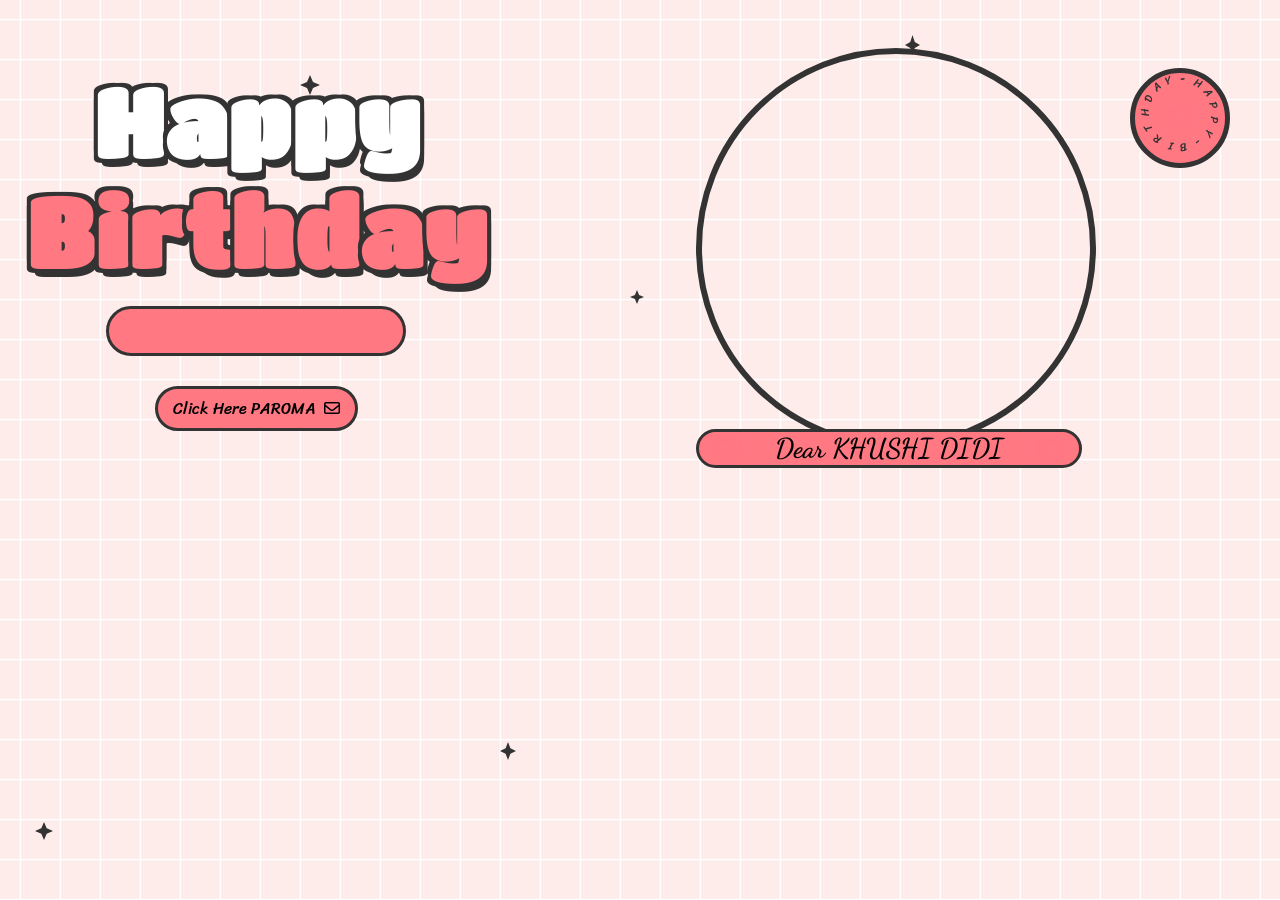
==== index.html @ 61ea652f "." ====
<!DOCTYPE html>
<html lang="en">

<head>
    <meta charset="UTF-8">
    <meta name="viewport" content="width=device-width, initial-scale=1.0">
    <title>Birthday to my Kala Jadu</title>
    <link rel="stylesheet" href="style.css">
    <link rel="stylesheet" href="https://cdnjs.cloudflare.com/ajax/libs/font-awesome/6.5.1/css/all.min.css"
        integrity="sha512-DTOQO9RWCH3ppGqcWaEA1BIZOC6xxalwEsw9c2QQeAIftl+Vegovlnee1c9QX4TctnWMn13TZye+giMm8e2LwA=="
        crossorigin="anonymous" referrerpolicy="no-referrer" />
    <link
        href="https://fonts.googleapis.com/css2?family=Dancing+Script:wght@500;700&family=Poppins:wght@400;600&display=swap"
        rel="stylesheet">
    <script src="https://code.jquery.com/jquery-3.7.1.min.js"
        integrity="sha256-/JqT3SQfawRcv/BIHPThkBvs0OEvtFFmqPF/lYI/Cxo=" crossorigin="anonymous"></script>
</head>

<body>
    <div id="wrapper">
        <div class="flag__birthday">
            <img src="./images/1.png" alt="" width="350" class="flag__left">
            <img src="./images/1.png" alt="" width="350" class="flag__right">
        </div>
        <div class="content">
            <div class="left">
                <div class="title">
                    <h1 class="happy">
                        <span style="--t: 4s;">H</span>
                        <span style="--t: 4.2s;">a</span>
                        <span style="--t: 4.4s;">p</span>
                        <span style="--t: 4.6s;">p</span>
                        <span style="--t: 4.8s;">y</span>
                    </h1>
                    <h1 class="birthday">
                        <span style="--t: 5s;">B</span>
                        <span style="--t: 5.2s;">i</span>
                        <span style="--t: 5.4s;">r</span>
                        <span style="--t: 5.6s;">t</span>
                        <span style="--t: 5.8s;">h</span>
                        <span style="--t: 6s;">d</span>
                        <span style="--t: 6.2s;">a</span>
                        <span style="--t: 6.4s;">y</span>
                    </h1>
                    <div class="hat">
                        <img src="./images/hat.png" alt="" width="130">
                    </div>
                </div>
                <div class="date__of__birth">
                    <span></span>
                </div>
                <div class="btn">
                    <button id="btn__letter">
                        <div class="mail">
                            Click Here PAROMA
                            <i class="fa-regular fa-envelope"></i>
                        </div>
                    </button>

                </div>
            </div>
            <div class="right">
                <div class="box__account">
                    <div class="image">
                        <img src="./images/unnamed.png" alt="">
                    </div>
                    <div class="name">
                        <i class="fa-solid fa-heart"></i>
                        <span>Dear KHUSHI DIDI</span>
                        <i class="fa-solid fa-heart"></i>
                    </div>
                    <div class="balloon_one">
                        <img width="100px" src="./images/balloon1.png" alt="">
                    </div>
                    <div class="balloon_two">
                        <img width="100px" src="./images/balloon2.png" alt="">
                    </div>
                </div>
                <div class="cricle">
                    <div class="text__cricle">
                        <span style="--i: 1;">h</span>
                        <span style="--i: 2;">a</span>
                        <span style="--i: 3;">p</span>
                        <span style="--i: 4;">p</span>
                        <span style="--i: 5;">y</span>
                        <span style="--i: 6;">-</span>
                        <span style="--i: 7;">b</span>
                        <span style="--i: 8;">i</span>
                        <span style="--i: 9;">r</span>
                        <span style="--i: 10;">t</span>
                        <span style="--i: 11;">h</span>
                        <span style="--i: 12;">d</span>
                        <span style="--i: 13;">a</span>
                        <span style="--i: 14;">y</span>
                        <span style="--i: 15;">-</span>
                    </div>
                    <i class="fa-solid fa-heart"></i>
                </div>
            </div>
        </div>
        <div class="decorate_star star1" style="--t: 15s;"></div>
        <div class="decorate_star star2" style="--t: 15.2s;"></div>
        <div class="decorate_star star3" style="--t: 15.4s;"></div>
        <div class="decorate_star star4" style="--t: 15.6s;"></div>
        <div class="decorate_star star5" style="--t: 15.8s;"></div>
        <div class="decorate_flower--one" style="--t: 15s;">
            <img width="20" src="./images/decorate_flower.png" alt="">
        </div>
        <div class="decorate_flower--two" style="--t: 15.3s;">
            <img width="20" src="./images/decorate_flower.png" alt="">
        </div>
        <div class="decorate_flower--three" style="--t: 15.6s;">
            <img width="20" src="./images/decorate_flower.png" alt="">
        </div>
        <div class="decorate_bottom">
            <img src="./images/decorate.png" alt="" width="100">
        </div>
        <div class="smiley__icon">
            <img src="./images/smiley_icon.png" alt="" width="100">
        </div>


        <div class="boxMail">
            <i class="fa-solid fa-xmark"></i>
            <div class="boxMail-container">
                <div class="card1">
                    <div class="userImg">
                        <img src="images/unnamed.png" alt="">
                    </div>
                    <h4 class="username">To: PORNMA DIDI 💖<span class="underline"></span></h4>

                    <h3>Happy Birthday</h3>
                    <div class="imageCute">
                        <img src="cute1.png" alt="">
                    </div>
                </div>
                <div class="card2">
                    <div class="card2-content">
                        <h3>To You!</h3>
                        <h2>Happy birthday 🥳🎂🥳. The day you came into my life I was not really much attached to
                            you but day by day you became close to my heart . And now you are truly my sister. I
                            wish I could remove some of the pain from your life which you are bearing alone. But you're
                            always welcome 🤗 you can talk anytime you want to talk specially those which you can't say
                            to others. And this year your all dreams come true . Happy Birthday
                            🎈🎂🎈 s . Don't be Sad It is A day to enjoy be Happy. HEHE. 😌
                        </h2>

                        <div class="imageCute2">
                            <img src="cute2.png" alt="">
                        </div>
                    </div>
                </div>
            </div>
        </div>
    </div>

</body>
<script>
    let datetxt = "6 May";
    let datatxtletter = "My sister. You are a very special girl. I always silently thank you for coming into my life. Today, I wish you all the best, lots of health, and lots of joy. I always hope we will celebrate many more birthdays like this together. Happy birthday to you.💕";
    let titleLetter = "To you";
    let charArrDate = datetxt.split('');
    let charArrDateLetter = datatxtletter.split('');
    let charArrTitle = titleLetter.split('');
    let currentIndex = 0;
    let currentIndexLetter = 0;
    let currentIndexTitle = 0;
    let date__of__birth = document.querySelector(".date__of__birth span");
    let text__letter = document.querySelector(".text__letter p");
    setTimeout(function () {
        timeDatetxt = setInterval(function () {
            if (currentIndex < charArrDate.length) {
                date__of__birth.textContent += charArrDate[currentIndex];
                currentIndex++;
            }
            else {
                let i = document.createElement("i");
                i.className = "fa-solid fa-star"
                document.querySelector(".date__of__birth").prepend(i)
                document.querySelector(".date__of__birth").appendChild(i.cloneNode(true))
                clearInterval(timeDatetxt)
            }
        }, 100)
    }, 12000)

    var intervalContent;
    var intervalTitle;
    $("#btn__letter").on("click", function () {
        $(".box__letter").slideDown()
        setTimeout(function () {
            $(".letter__border").slideDown();
        }, 1000)
        setTimeout(function () {
            intervalTitle = setInterval(function () {
                if (currentIndexTitle < charArrTitle.length) {
                    document.querySelector(".title__letter").textContent += charArrTitle[currentIndexTitle];
                    let i = document.createElement("i");
                    i.className = "fa-solid fa-heart"
                    document.querySelector(".title__letter").appendChild(i)
                    currentIndexTitle++;
                }
                else {
                    clearInterval(intervalTitle)
                }
            }, 100)
        }, 2000)
        setTimeout(function () {
            document.querySelector("#heart__letter").classList.add("animationOp");
            document.querySelector(".love__img").classList.add("animationOp");
            document.querySelector("#mewmew").classList.add("animationOp");
        }, 2800)
        setTimeout(function () {
            document.querySelectorAll(".heart").forEach((item) => {
                item.classList.add("animation")
            })
        }, 3500)
        setTimeout(function () {
            intervalContent = setInterval(function () {
                if (currentIndexLetter < charArrDateLetter.length) {
                    text__letter.textContent += charArrDateLetter[currentIndexLetter];
                    currentIndexLetter++;
                }
                else {
                    clearInterval(intervalContent)
                }
            }, 50)
        }, 6000)
    })
    $(".close").on("click", function () {
        clearInterval(intervalContent)
        document.querySelector(".title__letter").textContent = "";
        text__letter.textContent = "";
        currentIndexLetter = 0
        currentIndexTitle = 0
        document.querySelector("#heart__letter").classList.remove("animationOp");
        document.querySelector(".love__img").classList.remove("animationOp");
        document.querySelector("#mewmew").classList.remove("animationOp");
        document.querySelectorAll(".heart").forEach((item) => {
            item.classList.remove("animation")
        })
        $(".box__letter").slideUp();
        $(".letter__border").slideUp();
    })



    let mailBox = document.querySelector('.mail')
    let boxmail = document.querySelector('.boxMail')
    var close = document.querySelector('.fa-xmark')
    mailBox.onclick = function () {
        mailBox.classList.toggle('active')
        boxmail.classList.add('active')
    }

    close.addEventListener('click', function () {
        boxmail.classList.remove('active')
    })
</script>

</html>
---- style.css ----
@import url('https://fonts.googleapis.com/css2?family=Coiny&family=Titan+One&display=swap');
@import url('https://fonts.googleapis.com/css2?family=Nerko+One&family=Sriracha&display=swap');
@import url('https://fonts.googleapis.com/css2?family=Dancing+Script:wght@700&display=swap');
*{
    padding: 0;
    margin: 0;
    box-sizing: border-box;
}
:root{
    --color-pink: #feecea;
    --color-white: #fff;
    --color-black: #333;
    --color-text-pink: #FF7882;
    --color-heart: #FF7882;
    --color-bg-letter: #fff8e4;
    --color-border: #DACCBF;
}
html{
    height: 100%;
}
body {
    position: relative;
    font-size: 16px;
    margin: 0;
    padding: 0;
    height: 100%;
    background-image:linear-gradient(var(--color-pink), var(--color-pink));
}
#wrapper{
    position: relative;
    background-color: transparent;
    background-image: linear-gradient(0deg, transparent 24%, rgba(255, 255, 255, 1) 25%, rgba(255, 255, 255, 1) 26%, transparent 27%, transparent 74%, rgba(255, 255, 255, 1) 75%, rgba(255, 255, 255, 1) 76%, transparent 77%, transparent), linear-gradient(90deg, transparent 24%, rgba(255, 255, 255, 1) 25%, rgba(255, 255, 255,1) 26%, transparent 27%, transparent 74%, rgba(255, 255, 255, 1) 75%, rgba(255, 255, 255, 1) 76%, transparent 77%, transparent);
    height:100%;
    background-size:80px 80px;
    overflow: hidden;
    z-index: 1;
}
.flag__birthday{
    display: flex;
    justify-content: space-between;
    transform: translateY(-200px);
    animation: translateYFlag 1.5s 2s forwards;
}
@keyframes translateYFlag{
    to{
        transform: translateY(-10px);
    }
}
.flag__birthday .flag__left{
    transform: rotate(-10deg) translate(-20px,30px);
}
.flag__birthday .flag__right{
    transform: rotate(10deg) translate(20px,30px) scaleX(-1);
}
.content{
    width: 100%;
    position: relative;
    display: flex;
    padding-top: 3rem;
}
.content .left, .content .right{
    position: relative;
    display: flex;
    flex-direction: column;
    justify-content: center;
    align-items: center;
}
.content .left{
    width: 40%;
}
.content .right{
    width: 60%;
}
.left .btn{
    transform: scale(0);
    animation: scaleCricle 2s 16s forwards ease-in-out;
}
#btn__letter{
    position: relative;
    margin-top: 30px;
    background-color: var(--color-text-pink);
    outline: none;
    padding: 5px 15px;
    font-size: 1rem;
    border-radius: 50px;
    border: 3px solid var(--color-black);
    font-family: "Sriracha", cursive;
    display: flex;
    align-items: center;
    justify-content: center;
    cursor: pointer;
    z-index: 2;
    transform: scale(1);
    transition: all .5s ease-in-out;
}
#btn__letter:active{
    transform: scale(0.7);
}
#btn__letter i{
    margin-left: 5px;
}
#btn__letter:hover{
    border-color: var(--color-heart);
    background-color: var(--color-heart);
    color: #fff;
    box-shadow: rgba(0, 0, 0, 0.24) 0px 3px 8px;
}

#btn__letter:hover i{
    animation: rotateHeart 1s infinite linear;
}
@keyframes rotateHeart{
    0%,50%, 100%{
        transform: rotate(0deg);
    }
    25%{
        transform: rotate(12deg);
    }
    75%{
        transform: rotate(-12deg);
    }
}
.title{
    position: relative;
    width: 100%;
    display: flex;
    justify-content: center;
    font-family: "Titan One", sans-serif;
    font-size: 3rem;
    flex-direction: column;
    perspective: 1000px;
}
.title .happy, .title .birthday{
    position: relative;
    text-shadow: 4px 4px var(--color-black), 
                -4px 4px var(--color-black), 
                4px -4px var(--color-black), 
                -4px -4px var(--color-black), 
                4px 8px 0 var(--color-black);
    font-weight: bold;
    display: flex;
    justify-content: center;
}
.title .happy{
    color: var(--color-white);
}
.title .happy span, .title .birthday span{
    transform: translateY(50px);
    opacity: 0;
    visibility: hidden;
    animation: txtTranslateY .5s var(--t) forwards;
}
@keyframes txtTranslateY{
    100%{
        transform: translateY(0);
        opacity: 1;
        visibility: visible;
    }
}
.title .birthday{
    color: var(--color-text-pink);
}

.title .hat{
    position: absolute;
    right: 45px;
    top: -350px;
    transform: rotate(-40deg);
    z-index: -1;
    animation: topHat 4s 7s forwards ease;
}
@keyframes topHat{
    20%, 30%{
        top: -30px;
        transform-origin: left;
        transform: rotate(-40deg);
    }
    35%, 100%{
        top: -30px;
        transform: rotate(0deg);
    }
}
.date__of__birth, .name{
    display: flex;
    justify-content:space-around;
    align-items: center;
    background-color: var(--color-text-pink);
    border-radius: 50px;
    margin-top: 20px;
    font-family: "Sriracha", cursive;
    
}
.date__of__birth{
    border: 3px solid var(--color-black);
    position: relative;
    transform: translateY(-100px);
    z-index: -1;
    opacity: 0;
    visibility: hidden;
    width: 0px;
    animation: dateOfBirth 5s 9s forwards;
}
@keyframes dateOfBirth{
    20%,40%{
        width: 0px;
        height: 0;
        transform: translateY(0px);
        opacity: 1;
        visibility: visible;
    }
    45%{
        transform: translateY(0px);
        opacity: 1;
        visibility: visible;
        width: 300px;
        height: 0px;
    }
    50%,100%{
        transform: translateY(0px);
        opacity: 1;
        visibility: visible;
        width: 300px;
        height: 50px;
    }
}
.name{
    position: absolute;
    padding: 0px 20px;
    bottom: -20px;
    border: 3px solid var(--color-black);
    font-family: 'Dancing Script', cursive;
}
.date__of__birth span, .name span{
    font-weight: bold;
    margin: 0px 40px;
}
.date__of__birth span{
    font-size: 1.2rem;
}
.name span{
    font-size: 1.7rem;
}
.right .box__account{
    position: relative;
    transform: translateY(700px);
    animation: topBoxImage 8s 7s forwards ease-in;
}
@keyframes topBoxImage{
    to{
        transform: translateY(0);
    }
}
.content .right .image{
    position: relative;
    width: 400px;
    height: 400px;
    border-radius: 50%;
    overflow: hidden;
    display: flex;
    align-items: center;
    border: 6px solid var(--color-black);
}
.content .right .image img{
    width: 100%;
    object-fit: cover;

}
.cricle{
    position: absolute;
    top: 20px;
    right: 50px;
    display: flex;
    justify-content: center;
    align-items: center;
    transform: scale(0);
    animation: scaleCricle 3s 15s forwards ease-in-out;
}
@keyframes scaleCricle {
    0%{
        transform: scale(0);
    }
    10%{
        transform: scale(1.3);
    }
    20%{
        transform: scale(0.7);
    }
    30%,100%{
        transform: scale(1);
    }

}
.text__cricle{
    width: 100px;
    height: 100px;
    background-color: var(--color-text-pink);
    border-radius: 50%;
    border: 5px solid var(--color-black);
    display: flex;
    justify-content: center;
    align-items: center;
    animation: rotateCricle 5s linear infinite;
}
@keyframes rotateCricle{
    to{
        transform: rotate(360deg);
    }
}
.text__cricle span{
    top: 0%;
    left: 50%;
    position: absolute;
    color: var(--color-black);
    transform: rotate(calc(var(--i) * 24deg));
    transform-origin: 0 45px;
    font-family: "Sriracha", cursive;
    text-transform: uppercase;
    font-size: 0.7rem;
}
.fa-heart{
    color: var(--color-heart);
    filter: drop-shadow(0 0 3px var(--color-heart));
    animation: scaleHeart 1s infinite linear;
}
.cricle .fa-heart{
    position: absolute;
    transform: scale(0.85);
}
@keyframes scaleHeart{
    50%{
        transform: scale(1.2);
    }
}
.right .balloon_one{
    position: absolute;
    top: -70px;
    left: -70px;
    animation: balloon1 2s infinite linear;
}
@keyframes balloon1{
    0%, 50%,100%{
        transform-origin: bottom right;
        transform: rotate(0deg);
    }
    25%{
        transform-origin: bottom right;
        transform: rotate(3deg);
    }
    75%{
        transform-origin: bottom right;
        transform: rotate(-3deg);
    }
}
.right .balloon_two{
    position: absolute;
    top: 170px;
    right: -65px;
    z-index: -1;
    transform: rotate(10deg);
    animation: balloon2 2s infinite linear;
}
@keyframes balloon2 {
    0%,50%,100%{
        transform-origin: bottom left;
        transform: rotate(10deg);
    }
    25%{
        transform-origin: bottom left;
        transform: rotate(7deg);
    }
    75%{
        transform-origin: bottom left;
        transform: rotate(13deg);
    }
}

.decorate_star{
    position: absolute;
    transform: scale(0);
    background-color: var(--color-black);
    clip-path: polygon(0 50%, 35% 35%, 50% 0, 65% 35%, 100% 50%, 65% 65%, 50% 100%, 35% 65%);
    animation: scaleCricle 3s var(--t) forwards, 
            scaleStar 2s 16s infinite ease-in-out;
}
.decorate_star.star1{
    width: 20px;
    height: 20px;
    top: 75px;
    left: 300px;
}
.decorate_star.star2{
    width: 15px;
    height: 20px;
    top: 35px;
    right: 360px;
}
.decorate_star.star3{
    width: 14px;
    height: 14px;
    top: 290px;
    left: 630px;
}
.decorate_star.star4{
    width: 18px;
    height: 18px;
    bottom: 60px;
    left: 35px;
}
.decorate_star.star5{
    width: 16px;
    height: 18px;
    bottom: 140px;
    left: 500px;
}
@keyframes scaleStar {
    25%{
        transform: scale(0.8);
    }
    50%{
        transform: scale(1.1);
    }
}
.decorate_bottom{
    position: absolute;
    right: 0;
    bottom: -10px;
}
.decorate_flower--one{
    position: absolute;
    top: 250px;
    left: 50px;
    transform: scale(0);
    animation: scaleCricle 3s var(--t) forwards ease-in-out;
}
.decorate_flower--two{
    position: absolute;
    top: 225px;
    left: 540px;
    transform: scale(0);
    animation: scaleCricle 3s var(--t) forwards ease-in-out;
}
.decorate_flower--three{
    position: absolute;
    top: 150px;
    right: 235px;
    transform: scale(0);
    animation: scaleCricle 3s var(--t) forwards ease-in-out;
}
.smiley__icon{
    position: absolute;
    bottom: 180px;
    left: 600px;
    transform: scale(0);
    animation: scaleCricle 3s 15s forwards ease-in-out;
}


.box__letter{
    position: fixed;
    top: 0;
    left: 0;
    background-color: rgba(0,0,0,.5);
    width: 100%;
    height: 100%;
    z-index: 10;
    display: none;
}
.box__letter .letter__border{
    position: absolute;
    width: 55vw;
    height: 450px;
    background-color: var(--color-white);
    border-radius: 27px;
    padding: 17px;
    box-shadow: rgba(0, 0, 0, 0.24) 0px 3px 8px;
    top: 50%;
    left: 50%;
    transform: translate(-50%,-50%);
    display: none;
}
.letter__border .close{
    position: absolute;
    right: -10px;
    top: -10px;
    width: 30px;
    height: 30px;
    background-color: var(--color-white);
    border-radius: 50%;
    display: flex;
    justify-content: center;
    align-items: center;
    box-shadow: rgba(99, 99, 99, 0.2) 0px 2px 8px 0px;
    cursor: pointer;
}
.letter__border .letter{
    width: 100%;
    height: 100%;
    background-color: var(--color-bg-letter);
    border-radius: 10px;
    padding-top: 15px;
}
.letter__border .letter .title__letter{
    text-align: center;
    font-family: 'Dancing Script', cursive;
    font-weight: bold;
    font-size: 2.4rem;
}
.title__letter .fa-solid{
    margin-left: 5px;
    font-size: 1.3rem;
}
.letter__border .letter .content__letter{
    position: relative;
    width: 100%;
    height: 100%;
    display: flex;
    padding-top: 1.5rem;
    padding-bottom: 70px;
}
.letter__border .letter .content__letter .left{
    position: relative;
    width: 50%;
    height: 100%;
    padding: 1.7rem;
    border-right: 3px solid var(--color-border);
}
.content__letter .left #heart__letter{
    opacity: 0;
    width: 100%;
}
#heart__letter.animationOp{
    animation: opacityHeart 1s 1s forwards;
}
@keyframes opacityHeart{
    to{
        opacity: 1;
    }
}
.content__letter .left .heart{
    position: absolute;
    opacity: 0;
}
.content__letter .left .heart.animation{
    animation: scaleHeartLetter 1s var(--t) infinite ease-in-out;
}
@keyframes scaleHeartLetter{
    0%{
        opacity: 1;
        transform: scale(0);
    }
    10%{
        opacity: 1;
        transform: scale(1.3);
    }
    20%{
        opacity: 1;
        transform: scale(0.7);
    }
    30%,100%{
        opacity: 1;
        transform: scale(1);
    }
    
}
.content__letter .left .heart_1{
    top: 90px;
    left: 30px;
}
.content__letter .left .heart_2{
    top: 20px;
    right: 70px;
}
.content__letter .left .heart_3{
    bottom: 50px;
    left: 145px;
}
.content__letter .left .heart_4{
    top: 140px;
    right: 35px;
}
.content__letter .right{
    position: relative;
    width: 50%;
}
.content__letter .right .love__img{
    opacity: 0;
    position: absolute;
    right: 20px;
    top: -100px;
}
.love__img.animationOp{
    animation: opacityHeart 1s 1s forwards;
}
.content__letter .right .text__letter{
    margin-top: 60px;
    padding: 20px 15px 10px 15px;
    font-family: 'Dancing Script', cursive;
    font-size: 1.3rem;
}
.content__letter .right #mewmew{
    position: absolute;
    bottom: 0;
    right: 0;
    opacity: 0;
}
#mewmew.animationOp{
    animation: opacityHeart 1s 1s forwards;
}


#copy {
    position: fixed;
    bottom: 12px;
    left: 50%;
    transform: translateX(-50%);
    font-size: 1rem;
}

#copy a {
    text-decoration: none;
    color: #191919d7;
}

#copy p {
    color: #4275ff;
    text-align: center;
    font-weight: 700;
    cursor: pointer;
}



@media screen and (max-width: 658px)   {

    .flag__birthday .flag__left {
        transform: rotate(-10deg) translate(-119px,3px);
    }

    .flag__birthday .flag__right {
        transform: rotate(10deg) translate(-106px,39px) scaleX(-1);
    }

    .content {
        width: 100%;
        position: relative;
        display: flex;
        flex-direction: column;
        justify-content: center;
        gap: 25px;
        align-items: center;
        padding-top: 2rem;
    }

    .title {
        position: relative;
        width: 100%;
        display: flex;
        justify-content: center;
        font-family: "Titan One", sans-serif;
        font-size: 1.5rem;
        letter-spacing: 8px;
        flex-direction: column;
        perspective: 1000px;
    }

    #btn__letter {
        position: relative;
        margin-top: 17px;
        width: 209px;
        background-color: var(--color-text-pink);
        outline: none;
        padding: 6px 4px;
        font-size: 1rem;
        border-radius: 50px;
        border: 3px solid var(--color-black);
        font-family: "Sriracha", cursive;
        display: flex;
        align-items: center;
        justify-content: center;
        cursor: pointer;
        z-index: 2;
        /* transform: scale(1); */
        transition: all .5s ease-in-out;
    }

    .cricle {
        position: absolute;
        top: 10px;
        right: -54px;
        display: flex;
        justify-content: center;
        align-items: center;
        transform: scale(0);
        animation: scaleCricle 3s 15s forwards ease-in-out;
    }

    .title .hat {
        position: absolute;
        right: -98px;
        top: -51px !important;
        transform: rotate(-40deg);
        z-index: -1;
        animation: topHat 4s 7s forwards ease;
    }

    .box__letter .letter__border {
        position: absolute;
        width: 90vw;
        height: 315px;
        background-color: var(--color-white);
        border-radius: 27px;
        padding: 17px;
        box-shadow: rgba(0, 0, 0, 0.24) 0px 3px 8px;
        top: 50%;
        left: 50%;
        transform: translate(-50%,-50%);
        display: none;
    }

    .letter__border .letter {
        width: 100%;
        height: 100%;
        background-color: var(--color-bg-letter);
        border-radius: 10px;
        padding-top: 15px;
    }

    .letter__border .letter .title__letter {
        text-align: center;
        font-family: 'Dancing Script', cursive;
        font-weight: bold;
        font-size: 1.4rem;
    }

    .letter__border .letter .content__letter {
        position: relative;
        width: 100%;
        height: 100%;
        display: flex;
        padding-top: .7rem;
        padding-bottom: 70px;
    }

    .content__letter .right .text__letter {
        margin-top: -14px;
        padding: 20px 15px 10px 15px;
        font-family: 'Dancing Script', cursive;
        font-size: .8rem;
    }

    .content__letter .right .love__img {
        opacity: 0;
        position: absolute;
        right: 126px;
        top: 167px;
    }

    .love__img img {
 
            width: 84px;

    }

    .content .right .image {
        position: relative;
        width: 200px;
        height: 200px;
        border-radius: 50%;
        overflow: hidden;
        display: flex;
        align-items: center;
        border: 6px solid var(--color-black);
    }

    .name {
        position: absolute;
        padding: 0px 3px;
        bottom: -6px;
        border: 3px solid var(--color-black);
    }

    .name span {
        font-size: 1rem;
    }

    .right .balloon_one {
        position: absolute;
        top: 10px;
        left: -77px;
        animation: balloon1 2s infinite linear;
    }

    .right .balloon_one img{
        width: 76px !important;
    }


}







.boxMail{
    position: fixed;
    background: rgb(0, 0, 0, 0.8);
    width: 100%;
    height: 100%;
    opacity: 0;
    top: 0;
    display: flex;
    justify-content: center;
    align-items: center;
    transform: scale(0.3);
    visibility: hidden;
    transition: all 0.5s;
    z-index: 100000000;
}
.boxMail.active{
    opacity: 1;
    visibility: visible;
    transform: scale(1);
}
.boxMail .boxMail-container{
    position: absolute;
    width: 750px;
    height: 500px;
    display: flex;
    margin: 0;
    transform: scale(0.9);
    -webkit-perspective: 2000px;
    perspective: 2000px;
    transition: all 0.5s;
}
.boxMail .boxMail-container:hover{
    transform: rotate(-5deg);
    filter: drop-shadow(0 0 10px #FF7882);
}
.boxMail .boxMail-container:hover .card1{
    transform: translate(-187px, -250px) rotateY(-140deg);
}
.boxMail .boxMail-container .card1,
.boxMail .boxMail-container .card2{
    position: absolute;
    width: 100%;
    height: 100%;
    top: 50%;
    left: 50%;
    transform: translate(-50%, -50%);
    border: 1px solid black;
}
.boxMail .boxMail-container .card1 {
    position: absolute;
    width: 50%;
    height: 100%;
    background: linear-gradient(to right, #FF7882, #FF7882 63%);
    color: white;
    display: flex;
    justify-content: center;
    align-items: center;
    flex-direction: column;
}
.boxMail-container .card1{
    z-index: 1;
    -webkit-transform-style: preserve-3d;
    transform-style: preserve-3d;
    transform-origin: left;
    transition: all 1s ease-in-out;
}
.boxMail .boxMail-container .card1 .userImg{
    position: relative;
    width: 80px;
    height: 80px;
    background-color: white;
    border-radius: 50%;
    overflow: hidden;
    border: 2px solid white;
    cursor: pointer;
    margin-bottom: 20px;
}
.boxMail .boxMail-container .card1 .userImg img{
    position: absolute;
    object-fit: cover;
    width: calc(100%);
    height: calc(100%);
}
.boxMail .boxMail-container .card1 h3{
    font-family: 'Dancing Script', cursive;
    font-size: 40px;
    text-transform: uppercase;
    width: 80%;
    text-align: center;
    line-height: 1.5;
    letter-spacing: 5px;
    transform: rotate(-5deg);
    text-shadow: 0 0 5px white,
                0 0 10px white;
}
.boxMail .boxMail-container .card2{
    position: relative;
    width: 50%;
    height: 100%;
    background: linear-gradient(to right, #e0e0e0, #ffffff 30%);
    -webkit-transform-style: preserve-3d;
    transform-style: preserve-3d;
    transform-origin: left;
    transition: all 1s;
}
.boxMail .boxMail-container .card2 .card2-content {
    width: 100%;
    height: 100%;
    position: relative;
    background-color: #FF7882;
    transition: all 1s;
    overflow: hidden;
    font-family: "Inter", serif;
    color: #fff;
}
.boxMail .boxMail-container:hover .card2-content{
    transform: translate(20px, 20px);
    box-shadow: -1px -1px 5px rgb(0, 0, 0, 0.4);
}
.boxMail .boxMail-container .card2 h3{
    font-family: 'Dancing Script', cursive;
    padding: 20px 0px 10px 60px;
    opacity: 0;
    visibility: hidden;
    font-size: 25px;
    text-shadow: 0 0 8px #FF7882;
}
.boxMail .boxMail-container .card2:hover h3{
    animation: texth3 3s forwards;
    animation-delay: 2s;
    transition: 1s;
}
@keyframes texth3{
    0%{
        opacity: 1;
        visibility: visible;
        padding: 20px 0px 10px 60px;
    }
    100%{
        opacity: 1;
        visibility: visible;
        padding: 20px 0px 10px 152px; 
    }
}
.boxMail .boxMail-container .card2 h2{
    font-family: 'Dancing Script', cursive;
    padding: 0px 20px;
    text-indent: 20px;
    font-size: 22px;
    opacity: 0;
}
.boxMail .boxMail-container .card2:hover h2{
    animation: texth2 2s forwards;
    animation-delay: 4s;
    transition: 1s;
}
@keyframes texth2{
    0%{
        opacity: 0;
    }
    100%{
        opacity: 1;
    }
}
.boxMail .boxMail-container .card2 .card2-content .imageCute2{
    position: absolute;
    top: 5px;
    left: 20px;
    opacity: 0;
    transition: 1s;
}
.boxMail .boxMail-container .card2 .card2-content:hover .imageCute2{
    animation: cute3 1s linear infinite,
                cute4 3s 2s forwards;
    animation-delay: 2s;
    transition: 1s;
}
@keyframes cute3{
    0%{
        opacity: 1;
        transform: rotate(0deg);
    }
    25%{
        opacity: 1;
        transform: rotate(5deg);
    }
    50%{
        opacity: 1;
        transform: rotate(0deg);
    }
    75%{
        opacity: 1;
        transform: rotate(-5deg);
    }
    100%{
        opacity: 1;
        transform: rotate(0deg);
    }
}
@keyframes cute4{
    0%{
        left: 20px;
    }
    100%{
        left: 100px;
    }
}
.boxMail .boxMail-container .card2 .card2-content .imageCute2 img{
    width: 40px;
}
.boxMail .fa-xmark{
    position: fixed;
    top: 0;
    right: 0;
    font-size: 30px;
    padding: 10px 25px;
    cursor: pointer;
    color: white;
    z-index: 10000000000000000;
}
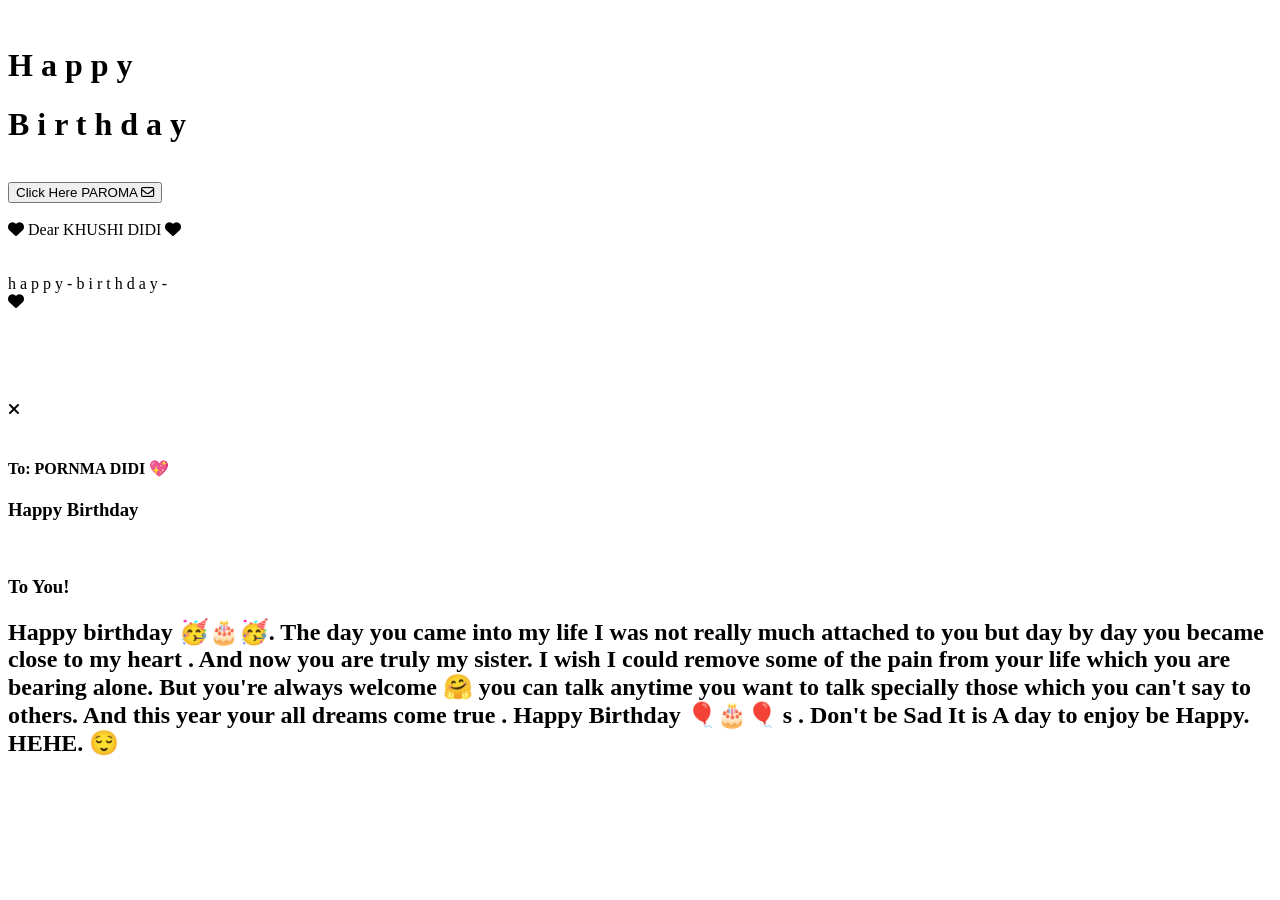
==== commit 286d7a12: "1" ====
--- a/index.html
+++ b/index.html
@@ -5,7 +5,7 @@
     <meta charset="UTF-8">
     <meta name="viewport" content="width=device-width, initial-scale=1.0">
     <title>Birthday to my Kala Jadu</title>
-    <link rel="stylesheet" href="style.css">
+    <link rel="stylesheet" href="hackerarmand45-lang/IT-S-MINE/style.css">
     <link rel="stylesheet" href="https://cdnjs.cloudflare.com/ajax/libs/font-awesome/6.5.1/css/all.min.css"
         integrity="sha512-DTOQO9RWCH3ppGqcWaEA1BIZOC6xxalwEsw9c2QQeAIftl+Vegovlnee1c9QX4TctnWMn13TZye+giMm8e2LwA=="
         crossorigin="anonymous" referrerpolicy="no-referrer" />
@@ -19,8 +19,8 @@
 <body>
     <div id="wrapper">
         <div class="flag__birthday">
-            <img src="./images/1.png" alt="" width="350" class="flag__left">
-            <img src="./images/1.png" alt="" width="350" class="flag__right">
+            <img src="hackerarmand45-lang/IT-S-MINE/1.png" alt="" width="350" class="flag__left">
+            <img src="hackerarmand45-lang/IT-S-MINE/1.png" alt="" width="350" class="flag__right">
         </div>
         <div class="content">
             <div class="left">
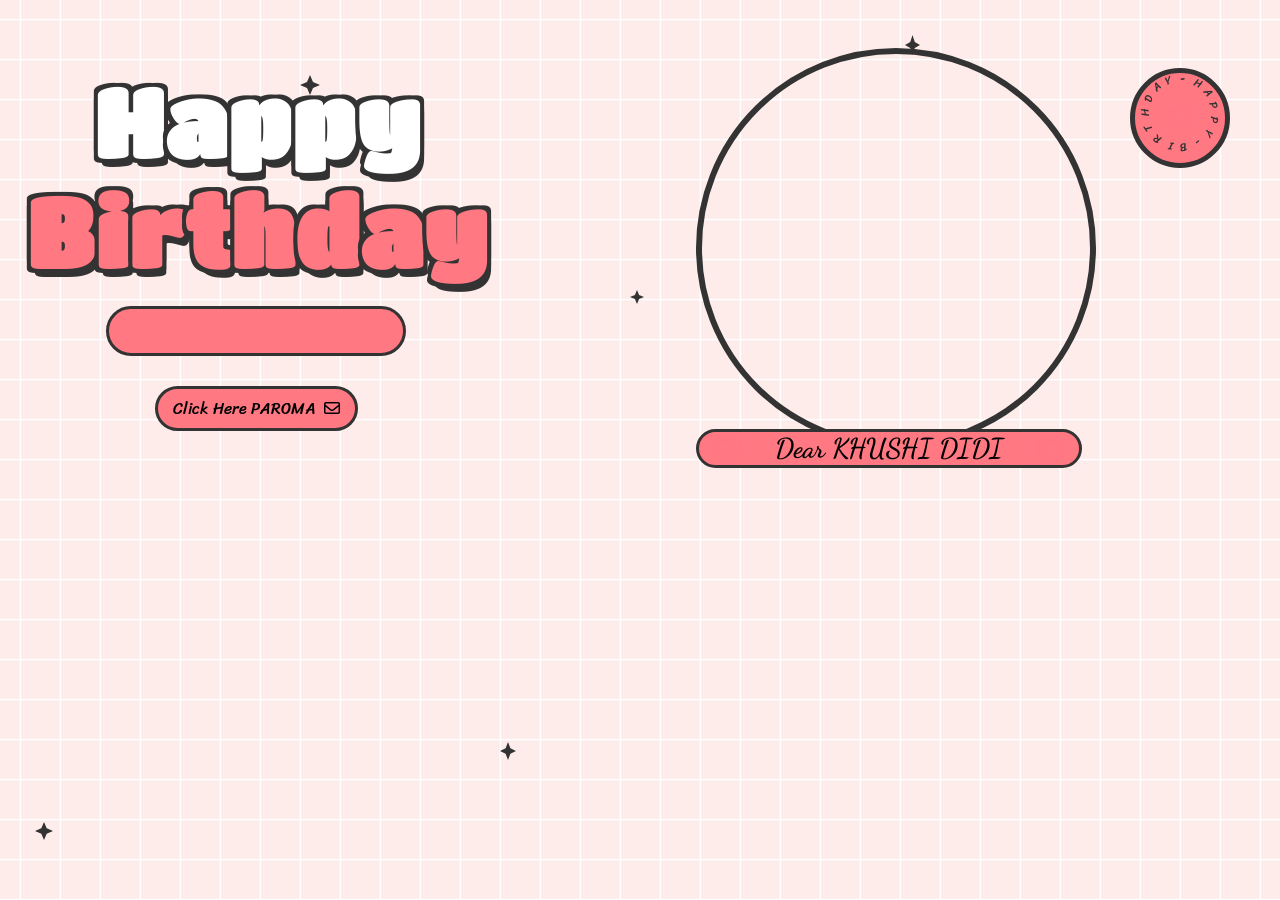
==== commit a4d55de9: "cha" ====
--- a/index.html
+++ b/index.html
@@ -5,7 +5,7 @@
     <meta charset="UTF-8">
     <meta name="viewport" content="width=device-width, initial-scale=1.0">
     <title>Birthday to my Kala Jadu</title>
-    <link rel="stylesheet" href="hackerarmand45-lang/IT-S-MINE/style.css">
+    <link rel="stylesheet" href="style.css">
     <link rel="stylesheet" href="https://cdnjs.cloudflare.com/ajax/libs/font-awesome/6.5.1/css/all.min.css"
         integrity="sha512-DTOQO9RWCH3ppGqcWaEA1BIZOC6xxalwEsw9c2QQeAIftl+Vegovlnee1c9QX4TctnWMn13TZye+giMm8e2LwA=="
         crossorigin="anonymous" referrerpolicy="no-referrer" />
@@ -19,8 +19,8 @@
 <body>
     <div id="wrapper">
         <div class="flag__birthday">
-            <img src="hackerarmand45-lang/IT-S-MINE/1.png" alt="" width="350" class="flag__left">
-            <img src="hackerarmand45-lang/IT-S-MINE/1.png" alt="" width="350" class="flag__right">
+            <img src="./images/1.png" alt="" width="350" class="flag__left">
+            <img src="./images/1.png" alt="" width="350" class="flag__right">
         </div>
         <div class="content">
             <div class="left">
--- a/style.css
+++ b/style.css
@@ -0,0 +1,1025 @@
+@import url('https://fonts.googleapis.com/css2?family=Coiny&family=Titan+One&display=swap');
+@import url('https://fonts.googleapis.com/css2?family=Nerko+One&family=Sriracha&display=swap');
+@import url('https://fonts.googleapis.com/css2?family=Dancing+Script:wght@700&display=swap');
+*{
+    padding: 0;
+    margin: 0;
+    box-sizing: border-box;
+}
+:root{
+    --color-pink: #feecea;
+    --color-white: #fff;
+    --color-black: #333;
+    --color-text-pink: #FF7882;
+    --color-heart: #FF7882;
+    --color-bg-letter: #fff8e4;
+    --color-border: #DACCBF;
+}
+html{
+    height: 100%;
+}
+body {
+    position: relative;
+    font-size: 16px;
+    margin: 0;
+    padding: 0;
+    height: 100%;
+    background-image:linear-gradient(var(--color-pink), var(--color-pink));
+}
+#wrapper{
+    position: relative;
+    background-color: transparent;
+    background-image: linear-gradient(0deg, transparent 24%, rgba(255, 255, 255, 1) 25%, rgba(255, 255, 255, 1) 26%, transparent 27%, transparent 74%, rgba(255, 255, 255, 1) 75%, rgba(255, 255, 255, 1) 76%, transparent 77%, transparent), linear-gradient(90deg, transparent 24%, rgba(255, 255, 255, 1) 25%, rgba(255, 255, 255,1) 26%, transparent 27%, transparent 74%, rgba(255, 255, 255, 1) 75%, rgba(255, 255, 255, 1) 76%, transparent 77%, transparent);
+    height:100%;
+    background-size:80px 80px;
+    overflow: hidden;
+    z-index: 1;
+}
+.flag__birthday{
+    display: flex;
+    justify-content: space-between;
+    transform: translateY(-200px);
+    animation: translateYFlag 1.5s 2s forwards;
+}
+@keyframes translateYFlag{
+    to{
+        transform: translateY(-10px);
+    }
+}
+.flag__birthday .flag__left{
+    transform: rotate(-10deg) translate(-20px,30px);
+}
+.flag__birthday .flag__right{
+    transform: rotate(10deg) translate(20px,30px) scaleX(-1);
+}
+.content{
+    width: 100%;
+    position: relative;
+    display: flex;
+    padding-top: 3rem;
+}
+.content .left, .content .right{
+    position: relative;
+    display: flex;
+    flex-direction: column;
+    justify-content: center;
+    align-items: center;
+}
+.content .left{
+    width: 40%;
+}
+.content .right{
+    width: 60%;
+}
+.left .btn{
+    transform: scale(0);
+    animation: scaleCricle 2s 16s forwards ease-in-out;
+}
+#btn__letter{
+    position: relative;
+    margin-top: 30px;
+    background-color: var(--color-text-pink);
+    outline: none;
+    padding: 5px 15px;
+    font-size: 1rem;
+    border-radius: 50px;
+    border: 3px solid var(--color-black);
+    font-family: "Sriracha", cursive;
+    display: flex;
+    align-items: center;
+    justify-content: center;
+    cursor: pointer;
+    z-index: 2;
+    transform: scale(1);
+    transition: all .5s ease-in-out;
+}
+#btn__letter:active{
+    transform: scale(0.7);
+}
+#btn__letter i{
+    margin-left: 5px;
+}
+#btn__letter:hover{
+    border-color: var(--color-heart);
+    background-color: var(--color-heart);
+    color: #fff;
+    box-shadow: rgba(0, 0, 0, 0.24) 0px 3px 8px;
+}
+
+#btn__letter:hover i{
+    animation: rotateHeart 1s infinite linear;
+}
+@keyframes rotateHeart{
+    0%,50%, 100%{
+        transform: rotate(0deg);
+    }
+    25%{
+        transform: rotate(12deg);
+    }
+    75%{
+        transform: rotate(-12deg);
+    }
+}
+.title{
+    position: relative;
+    width: 100%;
+    display: flex;
+    justify-content: center;
+    font-family: "Titan One", sans-serif;
+    font-size: 3rem;
+    flex-direction: column;
+    perspective: 1000px;
+}
+.title .happy, .title .birthday{
+    position: relative;
+    text-shadow: 4px 4px var(--color-black), 
+                -4px 4px var(--color-black), 
+                4px -4px var(--color-black), 
+                -4px -4px var(--color-black), 
+                4px 8px 0 var(--color-black);
+    font-weight: bold;
+    display: flex;
+    justify-content: center;
+}
+.title .happy{
+    color: var(--color-white);
+}
+.title .happy span, .title .birthday span{
+    transform: translateY(50px);
+    opacity: 0;
+    visibility: hidden;
+    animation: txtTranslateY .5s var(--t) forwards;
+}
+@keyframes txtTranslateY{
+    100%{
+        transform: translateY(0);
+        opacity: 1;
+        visibility: visible;
+    }
+}
+.title .birthday{
+    color: var(--color-text-pink);
+}
+
+.title .hat{
+    position: absolute;
+    right: 45px;
+    top: -350px;
+    transform: rotate(-40deg);
+    z-index: -1;
+    animation: topHat 4s 7s forwards ease;
+}
+@keyframes topHat{
+    20%, 30%{
+        top: -30px;
+        transform-origin: left;
+        transform: rotate(-40deg);
+    }
+    35%, 100%{
+        top: -30px;
+        transform: rotate(0deg);
+    }
+}
+.date__of__birth, .name{
+    display: flex;
+    justify-content:space-around;
+    align-items: center;
+    background-color: var(--color-text-pink);
+    border-radius: 50px;
+    margin-top: 20px;
+    font-family: "Sriracha", cursive;
+    
+}
+.date__of__birth{
+    border: 3px solid var(--color-black);
+    position: relative;
+    transform: translateY(-100px);
+    z-index: -1;
+    opacity: 0;
+    visibility: hidden;
+    width: 0px;
+    animation: dateOfBirth 5s 9s forwards;
+}
+@keyframes dateOfBirth{
+    20%,40%{
+        width: 0px;
+        height: 0;
+        transform: translateY(0px);
+        opacity: 1;
+        visibility: visible;
+    }
+    45%{
+        transform: translateY(0px);
+        opacity: 1;
+        visibility: visible;
+        width: 300px;
+        height: 0px;
+    }
+    50%,100%{
+        transform: translateY(0px);
+        opacity: 1;
+        visibility: visible;
+        width: 300px;
+        height: 50px;
+    }
+}
+.name{
+    position: absolute;
+    padding: 0px 20px;
+    bottom: -20px;
+    border: 3px solid var(--color-black);
+    font-family: 'Dancing Script', cursive;
+}
+.date__of__birth span, .name span{
+    font-weight: bold;
+    margin: 0px 40px;
+}
+.date__of__birth span{
+    font-size: 1.2rem;
+}
+.name span{
+    font-size: 1.7rem;
+}
+.right .box__account{
+    position: relative;
+    transform: translateY(700px);
+    animation: topBoxImage 8s 7s forwards ease-in;
+}
+@keyframes topBoxImage{
+    to{
+        transform: translateY(0);
+    }
+}
+.content .right .image{
+    position: relative;
+    width: 400px;
+    height: 400px;
+    border-radius: 50%;
+    overflow: hidden;
+    display: flex;
+    align-items: center;
+    border: 6px solid var(--color-black);
+}
+.content .right .image img{
+    width: 100%;
+    object-fit: cover;
+
+}
+.cricle{
+    position: absolute;
+    top: 20px;
+    right: 50px;
+    display: flex;
+    justify-content: center;
+    align-items: center;
+    transform: scale(0);
+    animation: scaleCricle 3s 15s forwards ease-in-out;
+}
+@keyframes scaleCricle {
+    0%{
+        transform: scale(0);
+    }
+    10%{
+        transform: scale(1.3);
+    }
+    20%{
+        transform: scale(0.7);
+    }
+    30%,100%{
+        transform: scale(1);
+    }
+
+}
+.text__cricle{
+    width: 100px;
+    height: 100px;
+    background-color: var(--color-text-pink);
+    border-radius: 50%;
+    border: 5px solid var(--color-black);
+    display: flex;
+    justify-content: center;
+    align-items: center;
+    animation: rotateCricle 5s linear infinite;
+}
+@keyframes rotateCricle{
+    to{
+        transform: rotate(360deg);
+    }
+}
+.text__cricle span{
+    top: 0%;
+    left: 50%;
+    position: absolute;
+    color: var(--color-black);
+    transform: rotate(calc(var(--i) * 24deg));
+    transform-origin: 0 45px;
+    font-family: "Sriracha", cursive;
+    text-transform: uppercase;
+    font-size: 0.7rem;
+}
+.fa-heart{
+    color: var(--color-heart);
+    filter: drop-shadow(0 0 3px var(--color-heart));
+    animation: scaleHeart 1s infinite linear;
+}
+.cricle .fa-heart{
+    position: absolute;
+    transform: scale(0.85);
+}
+@keyframes scaleHeart{
+    50%{
+        transform: scale(1.2);
+    }
+}
+.right .balloon_one{
+    position: absolute;
+    top: -70px;
+    left: -70px;
+    animation: balloon1 2s infinite linear;
+}
+@keyframes balloon1{
+    0%, 50%,100%{
+        transform-origin: bottom right;
+        transform: rotate(0deg);
+    }
+    25%{
+        transform-origin: bottom right;
+        transform: rotate(3deg);
+    }
+    75%{
+        transform-origin: bottom right;
+        transform: rotate(-3deg);
+    }
+}
+.right .balloon_two{
+    position: absolute;
+    top: 170px;
+    right: -65px;
+    z-index: -1;
+    transform: rotate(10deg);
+    animation: balloon2 2s infinite linear;
+}
+@keyframes balloon2 {
+    0%,50%,100%{
+        transform-origin: bottom left;
+        transform: rotate(10deg);
+    }
+    25%{
+        transform-origin: bottom left;
+        transform: rotate(7deg);
+    }
+    75%{
+        transform-origin: bottom left;
+        transform: rotate(13deg);
+    }
+}
+
+.decorate_star{
+    position: absolute;
+    transform: scale(0);
+    background-color: var(--color-black);
+    clip-path: polygon(0 50%, 35% 35%, 50% 0, 65% 35%, 100% 50%, 65% 65%, 50% 100%, 35% 65%);
+    animation: scaleCricle 3s var(--t) forwards, 
+            scaleStar 2s 16s infinite ease-in-out;
+}
+.decorate_star.star1{
+    width: 20px;
+    height: 20px;
+    top: 75px;
+    left: 300px;
+}
+.decorate_star.star2{
+    width: 15px;
+    height: 20px;
+    top: 35px;
+    right: 360px;
+}
+.decorate_star.star3{
+    width: 14px;
+    height: 14px;
+    top: 290px;
+    left: 630px;
+}
+.decorate_star.star4{
+    width: 18px;
+    height: 18px;
+    bottom: 60px;
+    left: 35px;
+}
+.decorate_star.star5{
+    width: 16px;
+    height: 18px;
+    bottom: 140px;
+    left: 500px;
+}
+@keyframes scaleStar {
+    25%{
+        transform: scale(0.8);
+    }
+    50%{
+        transform: scale(1.1);
+    }
+}
+.decorate_bottom{
+    position: absolute;
+    right: 0;
+    bottom: -10px;
+}
+.decorate_flower--one{
+    position: absolute;
+    top: 250px;
+    left: 50px;
+    transform: scale(0);
+    animation: scaleCricle 3s var(--t) forwards ease-in-out;
+}
+.decorate_flower--two{
+    position: absolute;
+    top: 225px;
+    left: 540px;
+    transform: scale(0);
+    animation: scaleCricle 3s var(--t) forwards ease-in-out;
+}
+.decorate_flower--three{
+    position: absolute;
+    top: 150px;
+    right: 235px;
+    transform: scale(0);
+    animation: scaleCricle 3s var(--t) forwards ease-in-out;
+}
+.smiley__icon{
+    position: absolute;
+    bottom: 180px;
+    left: 600px;
+    transform: scale(0);
+    animation: scaleCricle 3s 15s forwards ease-in-out;
+}
+
+
+.box__letter{
+    position: fixed;
+    top: 0;
+    left: 0;
+    background-color: rgba(0,0,0,.5);
+    width: 100%;
+    height: 100%;
+    z-index: 10;
+    display: none;
+}
+.box__letter .letter__border{
+    position: absolute;
+    width: 55vw;
+    height: 450px;
+    background-color: var(--color-white);
+    border-radius: 27px;
+    padding: 17px;
+    box-shadow: rgba(0, 0, 0, 0.24) 0px 3px 8px;
+    top: 50%;
+    left: 50%;
+    transform: translate(-50%,-50%);
+    display: none;
+}
+.letter__border .close{
+    position: absolute;
+    right: -10px;
+    top: -10px;
+    width: 30px;
+    height: 30px;
+    background-color: var(--color-white);
+    border-radius: 50%;
+    display: flex;
+    justify-content: center;
+    align-items: center;
+    box-shadow: rgba(99, 99, 99, 0.2) 0px 2px 8px 0px;
+    cursor: pointer;
+}
+.letter__border .letter{
+    width: 100%;
+    height: 100%;
+    background-color: var(--color-bg-letter);
+    border-radius: 10px;
+    padding-top: 15px;
+}
+.letter__border .letter .title__letter{
+    text-align: center;
+    font-family: 'Dancing Script', cursive;
+    font-weight: bold;
+    font-size: 2.4rem;
+}
+.title__letter .fa-solid{
+    margin-left: 5px;
+    font-size: 1.3rem;
+}
+.letter__border .letter .content__letter{
+    position: relative;
+    width: 100%;
+    height: 100%;
+    display: flex;
+    padding-top: 1.5rem;
+    padding-bottom: 70px;
+}
+.letter__border .letter .content__letter .left{
+    position: relative;
+    width: 50%;
+    height: 100%;
+    padding: 1.7rem;
+    border-right: 3px solid var(--color-border);
+}
+.content__letter .left #heart__letter{
+    opacity: 0;
+    width: 100%;
+}
+#heart__letter.animationOp{
+    animation: opacityHeart 1s 1s forwards;
+}
+@keyframes opacityHeart{
+    to{
+        opacity: 1;
+    }
+}
+.content__letter .left .heart{
+    position: absolute;
+    opacity: 0;
+}
+.content__letter .left .heart.animation{
+    animation: scaleHeartLetter 1s var(--t) infinite ease-in-out;
+}
+@keyframes scaleHeartLetter{
+    0%{
+        opacity: 1;
+        transform: scale(0);
+    }
+    10%{
+        opacity: 1;
+        transform: scale(1.3);
+    }
+    20%{
+        opacity: 1;
+        transform: scale(0.7);
+    }
+    30%,100%{
+        opacity: 1;
+        transform: scale(1);
+    }
+    
+}
+.content__letter .left .heart_1{
+    top: 90px;
+    left: 30px;
+}
+.content__letter .left .heart_2{
+    top: 20px;
+    right: 70px;
+}
+.content__letter .left .heart_3{
+    bottom: 50px;
+    left: 145px;
+}
+.content__letter .left .heart_4{
+    top: 140px;
+    right: 35px;
+}
+.content__letter .right{
+    position: relative;
+    width: 50%;
+}
+.content__letter .right .love__img{
+    opacity: 0;
+    position: absolute;
+    right: 20px;
+    top: -100px;
+}
+.love__img.animationOp{
+    animation: opacityHeart 1s 1s forwards;
+}
+.content__letter .right .text__letter{
+    margin-top: 60px;
+    padding: 20px 15px 10px 15px;
+    font-family: 'Dancing Script', cursive;
+    font-size: 1.3rem;
+}
+.content__letter .right #mewmew{
+    position: absolute;
+    bottom: 0;
+    right: 0;
+    opacity: 0;
+}
+#mewmew.animationOp{
+    animation: opacityHeart 1s 1s forwards;
+}
+
+
+#copy {
+    position: fixed;
+    bottom: 12px;
+    left: 50%;
+    transform: translateX(-50%);
+    font-size: 1rem;
+}
+
+#copy a {
+    text-decoration: none;
+    color: #191919d7;
+}
+
+#copy p {
+    color: #4275ff;
+    text-align: center;
+    font-weight: 700;
+    cursor: pointer;
+}
+
+
+
+@media screen and (max-width: 658px)   {
+
+    .flag__birthday .flag__left {
+        transform: rotate(-10deg) translate(-119px,3px);
+    }
+
+    .flag__birthday .flag__right {
+        transform: rotate(10deg) translate(-106px,39px) scaleX(-1);
+    }
+
+    .content {
+        width: 100%;
+        position: relative;
+        display: flex;
+        flex-direction: column;
+        justify-content: center;
+        gap: 25px;
+        align-items: center;
+        padding-top: 2rem;
+    }
+
+    .title {
+        position: relative;
+        width: 100%;
+        display: flex;
+        justify-content: center;
+        font-family: "Titan One", sans-serif;
+        font-size: 1.5rem;
+        letter-spacing: 8px;
+        flex-direction: column;
+        perspective: 1000px;
+    }
+
+    #btn__letter {
+        position: relative;
+        margin-top: 17px;
+        width: 209px;
+        background-color: var(--color-text-pink);
+        outline: none;
+        padding: 6px 4px;
+        font-size: 1rem;
+        border-radius: 50px;
+        border: 3px solid var(--color-black);
+        font-family: "Sriracha", cursive;
+        display: flex;
+        align-items: center;
+        justify-content: center;
+        cursor: pointer;
+        z-index: 2;
+        /* transform: scale(1); */
+        transition: all .5s ease-in-out;
+    }
+
+    .cricle {
+        position: absolute;
+        top: 10px;
+        right: -54px;
+        display: flex;
+        justify-content: center;
+        align-items: center;
+        transform: scale(0);
+        animation: scaleCricle 3s 15s forwards ease-in-out;
+    }
+
+    .title .hat {
+        position: absolute;
+        right: -98px;
+        top: -51px !important;
+        transform: rotate(-40deg);
+        z-index: -1;
+        animation: topHat 4s 7s forwards ease;
+    }
+
+    .box__letter .letter__border {
+        position: absolute;
+        width: 90vw;
+        height: 315px;
+        background-color: var(--color-white);
+        border-radius: 27px;
+        padding: 17px;
+        box-shadow: rgba(0, 0, 0, 0.24) 0px 3px 8px;
+        top: 50%;
+        left: 50%;
+        transform: translate(-50%,-50%);
+        display: none;
+    }
+
+    .letter__border .letter {
+        width: 100%;
+        height: 100%;
+        background-color: var(--color-bg-letter);
+        border-radius: 10px;
+        padding-top: 15px;
+    }
+
+    .letter__border .letter .title__letter {
+        text-align: center;
+        font-family: 'Dancing Script', cursive;
+        font-weight: bold;
+        font-size: 1.4rem;
+    }
+
+    .letter__border .letter .content__letter {
+        position: relative;
+        width: 100%;
+        height: 100%;
+        display: flex;
+        padding-top: .7rem;
+        padding-bottom: 70px;
+    }
+
+    .content__letter .right .text__letter {
+        margin-top: -14px;
+        padding: 20px 15px 10px 15px;
+        font-family: 'Dancing Script', cursive;
+        font-size: .8rem;
+    }
+
+    .content__letter .right .love__img {
+        opacity: 0;
+        position: absolute;
+        right: 126px;
+        top: 167px;
+    }
+
+    .love__img img {
+ 
+            width: 84px;
+
+    }
+
+    .content .right .image {
+        position: relative;
+        width: 200px;
+        height: 200px;
+        border-radius: 50%;
+        overflow: hidden;
+        display: flex;
+        align-items: center;
+        border: 6px solid var(--color-black);
+    }
+
+    .name {
+        position: absolute;
+        padding: 0px 3px;
+        bottom: -6px;
+        border: 3px solid var(--color-black);
+    }
+
+    .name span {
+        font-size: 1rem;
+    }
+
+    .right .balloon_one {
+        position: absolute;
+        top: 10px;
+        left: -77px;
+        animation: balloon1 2s infinite linear;
+    }
+
+    .right .balloon_one img{
+        width: 76px !important;
+    }
+
+
+}
+
+
+
+
+
+
+
+.boxMail{
+    position: fixed;
+    background: rgb(0, 0, 0, 0.8);
+    width: 100%;
+    height: 100%;
+    opacity: 0;
+    top: 0;
+    display: flex;
+    justify-content: center;
+    align-items: center;
+    transform: scale(0.3);
+    visibility: hidden;
+    transition: all 0.5s;
+    z-index: 100000000;
+}
+.boxMail.active{
+    opacity: 1;
+    visibility: visible;
+    transform: scale(1);
+}
+.boxMail .boxMail-container{
+    position: absolute;
+    width: 750px;
+    height: 500px;
+    display: flex;
+    margin: 0;
+    transform: scale(0.9);
+    -webkit-perspective: 2000px;
+    perspective: 2000px;
+    transition: all 0.5s;
+}
+.boxMail .boxMail-container:hover{
+    transform: rotate(-5deg);
+    filter: drop-shadow(0 0 10px #FF7882);
+}
+.boxMail .boxMail-container:hover .card1{
+    transform: translate(-187px, -250px) rotateY(-140deg);
+}
+.boxMail .boxMail-container .card1,
+.boxMail .boxMail-container .card2{
+    position: absolute;
+    width: 100%;
+    height: 100%;
+    top: 50%;
+    left: 50%;
+    transform: translate(-50%, -50%);
+    border: 1px solid black;
+}
+.boxMail .boxMail-container .card1 {
+    position: absolute;
+    width: 50%;
+    height: 100%;
+    background: linear-gradient(to right, #FF7882, #FF7882 63%);
+    color: white;
+    display: flex;
+    justify-content: center;
+    align-items: center;
+    flex-direction: column;
+}
+.boxMail-container .card1{
+    z-index: 1;
+    -webkit-transform-style: preserve-3d;
+    transform-style: preserve-3d;
+    transform-origin: left;
+    transition: all 1s ease-in-out;
+}
+.boxMail .boxMail-container .card1 .userImg{
+    position: relative;
+    width: 80px;
+    height: 80px;
+    background-color: white;
+    border-radius: 50%;
+    overflow: hidden;
+    border: 2px solid white;
+    cursor: pointer;
+    margin-bottom: 20px;
+}
+.boxMail .boxMail-container .card1 .userImg img{
+    position: absolute;
+    object-fit: cover;
+    width: calc(100%);
+    height: calc(100%);
+}
+.boxMail .boxMail-container .card1 h3{
+    font-family: 'Dancing Script', cursive;
+    font-size: 40px;
+    text-transform: uppercase;
+    width: 80%;
+    text-align: center;
+    line-height: 1.5;
+    letter-spacing: 5px;
+    transform: rotate(-5deg);
+    text-shadow: 0 0 5px white,
+                0 0 10px white;
+}
+.boxMail .boxMail-container .card2{
+    position: relative;
+    width: 50%;
+    height: 100%;
+    background: linear-gradient(to right, #e0e0e0, #ffffff 30%);
+    -webkit-transform-style: preserve-3d;
+    transform-style: preserve-3d;
+    transform-origin: left;
+    transition: all 1s;
+}
+.boxMail .boxMail-container .card2 .card2-content {
+    width: 100%;
+    height: 100%;
+    position: relative;
+    background-color: #FF7882;
+    transition: all 1s;
+    overflow: hidden;
+    font-family: "Inter", serif;
+    color: #fff;
+}
+.boxMail .boxMail-container:hover .card2-content{
+    transform: translate(20px, 20px);
+    box-shadow: -1px -1px 5px rgb(0, 0, 0, 0.4);
+}
+.boxMail .boxMail-container .card2 h3{
+    font-family: 'Dancing Script', cursive;
+    padding: 20px 0px 10px 60px;
+    opacity: 0;
+    visibility: hidden;
+    font-size: 25px;
+    text-shadow: 0 0 8px #FF7882;
+}
+.boxMail .boxMail-container .card2:hover h3{
+    animation: texth3 3s forwards;
+    animation-delay: 2s;
+    transition: 1s;
+}
+@keyframes texth3{
+    0%{
+        opacity: 1;
+        visibility: visible;
+        padding: 20px 0px 10px 60px;
+    }
+    100%{
+        opacity: 1;
+        visibility: visible;
+        padding: 20px 0px 10px 152px; 
+    }
+}
+.boxMail .boxMail-container .card2 h2{
+    font-family: 'Dancing Script', cursive;
+    padding: 0px 20px;
+    text-indent: 20px;
+    font-size: 22px;
+    opacity: 0;
+}
+.boxMail .boxMail-container .card2:hover h2{
+    animation: texth2 2s forwards;
+    animation-delay: 4s;
+    transition: 1s;
+}
+@keyframes texth2{
+    0%{
+        opacity: 0;
+    }
+    100%{
+        opacity: 1;
+    }
+}
+.boxMail .boxMail-container .card2 .card2-content .imageCute2{
+    position: absolute;
+    top: 5px;
+    left: 20px;
+    opacity: 0;
+    transition: 1s;
+}
+.boxMail .boxMail-container .card2 .card2-content:hover .imageCute2{
+    animation: cute3 1s linear infinite,
+                cute4 3s 2s forwards;
+    animation-delay: 2s;
+    transition: 1s;
+}
+@keyframes cute3{
+    0%{
+        opacity: 1;
+        transform: rotate(0deg);
+    }
+    25%{
+        opacity: 1;
+        transform: rotate(5deg);
+    }
+    50%{
+        opacity: 1;
+        transform: rotate(0deg);
+    }
+    75%{
+        opacity: 1;
+        transform: rotate(-5deg);
+    }
+    100%{
+        opacity: 1;
+        transform: rotate(0deg);
+    }
+}
+@keyframes cute4{
+    0%{
+        left: 20px;
+    }
+    100%{
+        left: 100px;
+    }
+}
+.boxMail .boxMail-container .card2 .card2-content .imageCute2 img{
+    width: 40px;
+}
+.boxMail .fa-xmark{
+    position: fixed;
+    top: 0;
+    right: 0;
+    font-size: 30px;
+    padding: 10px 25px;
+    cursor: pointer;
+    color: white;
+    z-index: 10000000000000000;
+}
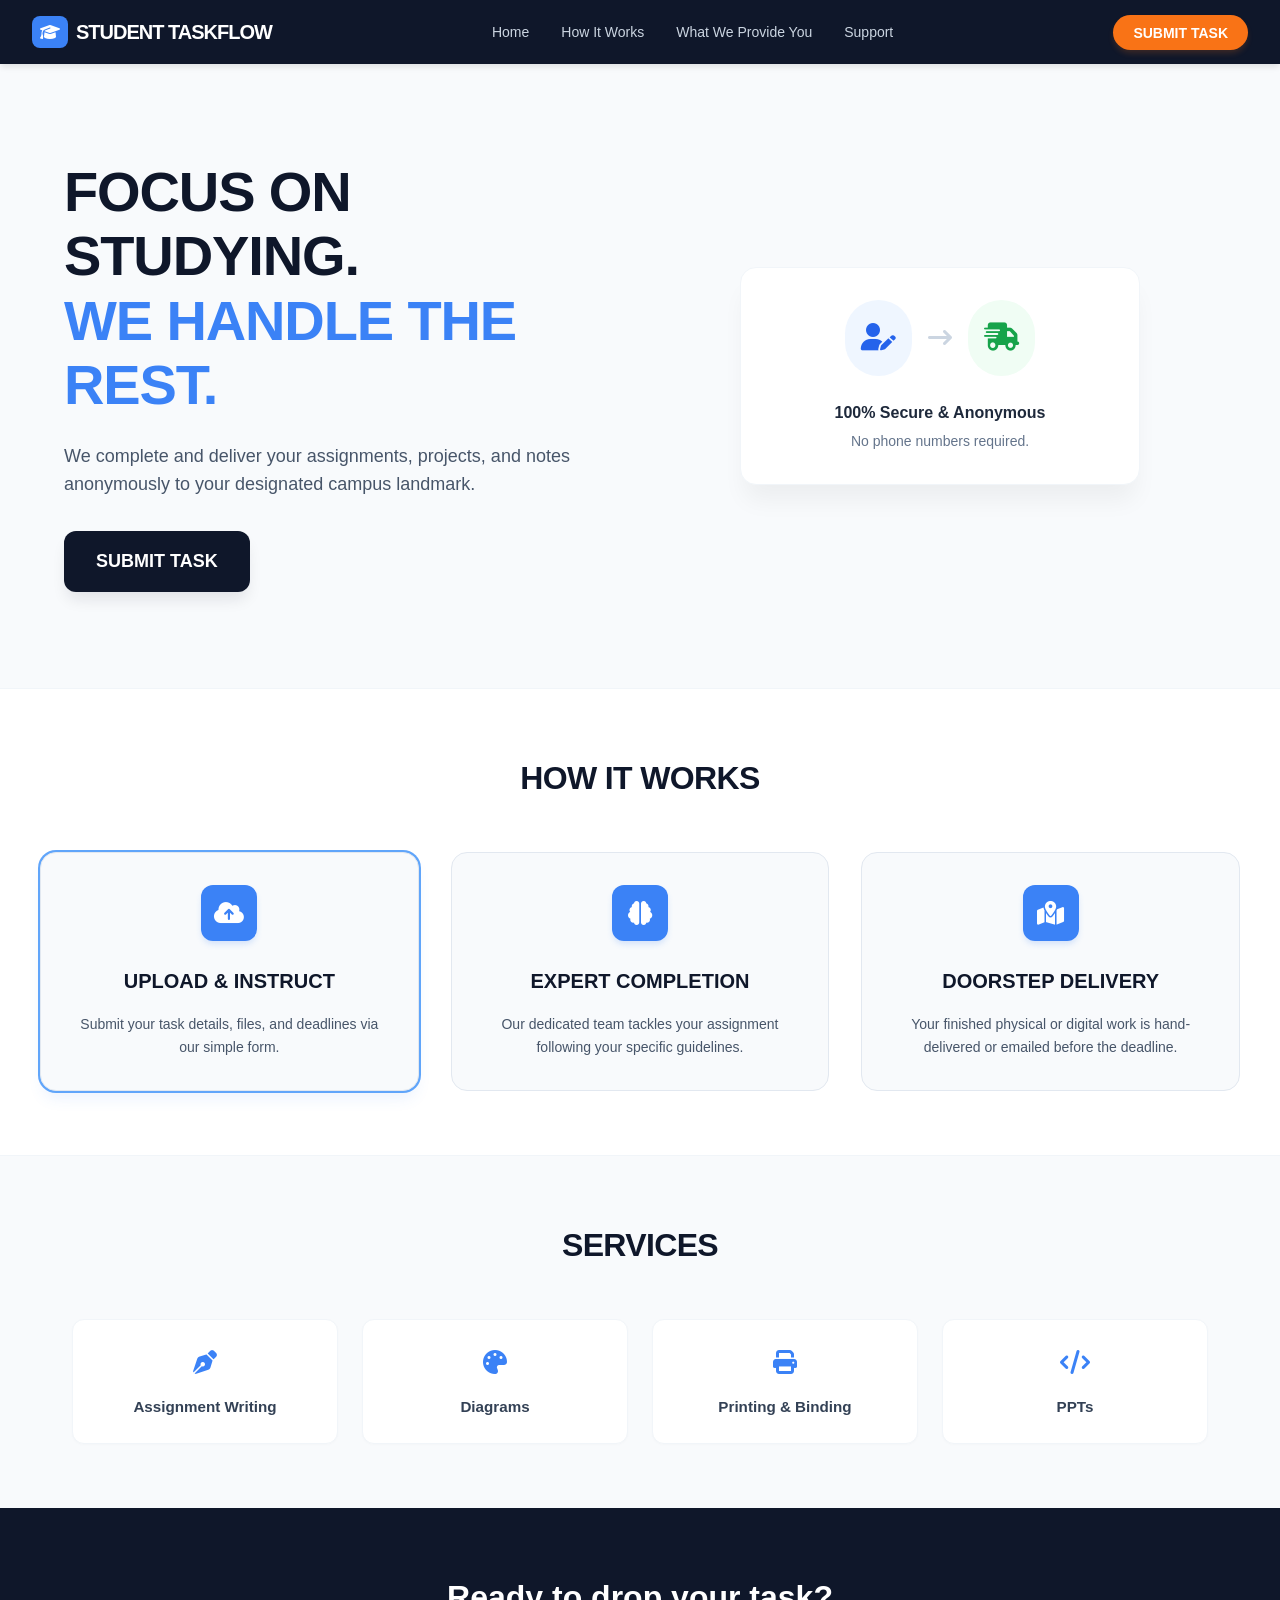
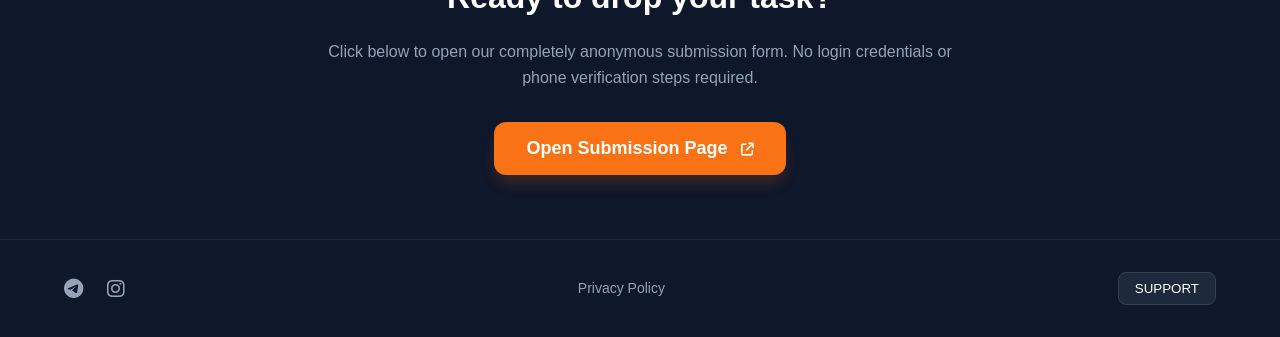
==== commit 77de47f8: "i" ====
--- a/index.html
+++ b/index.html
@@ -1,260 +1,501 @@
-<!DOCTYPE html>
-<html lang="en">
-
-<head>
-    <meta charset="UTF-8">
-    <meta name="viewport" content="width=device-width, initial-scale=1.0">
-    <title>Birthday to my Kala Jadu</title>
-    <link rel="stylesheet" href="style.css">
-    <link rel="stylesheet" href="https://cdnjs.cloudflare.com/ajax/libs/font-awesome/6.5.1/css/all.min.css"
-        integrity="sha512-DTOQO9RWCH3ppGqcWaEA1BIZOC6xxalwEsw9c2QQeAIftl+Vegovlnee1c9QX4TctnWMn13TZye+giMm8e2LwA=="
-        crossorigin="anonymous" referrerpolicy="no-referrer" />
-    <link
-        href="https://fonts.googleapis.com/css2?family=Dancing+Script:wght@500;700&family=Poppins:wght@400;600&display=swap"
-        rel="stylesheet">
-    <script src="https://code.jquery.com/jquery-3.7.1.min.js"
-        integrity="sha256-/JqT3SQfawRcv/BIHPThkBvs0OEvtFFmqPF/lYI/Cxo=" crossorigin="anonymous"></script>
-</head>
-
-<body>
-    <div id="wrapper">
-        <div class="flag__birthday">
-            <img src="./images/1.png" alt="" width="350" class="flag__left">
-            <img src="./images/1.png" alt="" width="350" class="flag__right">
-        </div>
-        <div class="content">
-            <div class="left">
-                <div class="title">
-                    <h1 class="happy">
-                        <span style="--t: 4s;">H</span>
-                        <span style="--t: 4.2s;">a</span>
-                        <span style="--t: 4.4s;">p</span>
-                        <span style="--t: 4.6s;">p</span>
-                        <span style="--t: 4.8s;">y</span>
-                    </h1>
-                    <h1 class="birthday">
-                        <span style="--t: 5s;">B</span>
-                        <span style="--t: 5.2s;">i</span>
-                        <span style="--t: 5.4s;">r</span>
-                        <span style="--t: 5.6s;">t</span>
-                        <span style="--t: 5.8s;">h</span>
-                        <span style="--t: 6s;">d</span>
-                        <span style="--t: 6.2s;">a</span>
-                        <span style="--t: 6.4s;">y</span>
-                    </h1>
-                    <div class="hat">
-                        <img src="./images/hat.png" alt="" width="130">
-                    </div>
-                </div>
-                <div class="date__of__birth">
-                    <span></span>
-                </div>
-                <div class="btn">
-                    <button id="btn__letter">
-                        <div class="mail">
-                            Click Here PAROMA
-                            <i class="fa-regular fa-envelope"></i>
-                        </div>
-                    </button>
-
-                </div>
-            </div>
-            <div class="right">
-                <div class="box__account">
-                    <div class="image">
-                        <img src="./images/unnamed.png" alt="">
-                    </div>
-                    <div class="name">
-                        <i class="fa-solid fa-heart"></i>
-                        <span>Dear KHUSHI DIDI</span>
-                        <i class="fa-solid fa-heart"></i>
-                    </div>
-                    <div class="balloon_one">
-                        <img width="100px" src="./images/balloon1.png" alt="">
-                    </div>
-                    <div class="balloon_two">
-                        <img width="100px" src="./images/balloon2.png" alt="">
-                    </div>
-                </div>
-                <div class="cricle">
-                    <div class="text__cricle">
-                        <span style="--i: 1;">h</span>
-                        <span style="--i: 2;">a</span>
-                        <span style="--i: 3;">p</span>
-                        <span style="--i: 4;">p</span>
-                        <span style="--i: 5;">y</span>
-                        <span style="--i: 6;">-</span>
-                        <span style="--i: 7;">b</span>
-                        <span style="--i: 8;">i</span>
-                        <span style="--i: 9;">r</span>
-                        <span style="--i: 10;">t</span>
-                        <span style="--i: 11;">h</span>
-                        <span style="--i: 12;">d</span>
-                        <span style="--i: 13;">a</span>
-                        <span style="--i: 14;">y</span>
-                        <span style="--i: 15;">-</span>
-                    </div>
-                    <i class="fa-solid fa-heart"></i>
-                </div>
-            </div>
-        </div>
-        <div class="decorate_star star1" style="--t: 15s;"></div>
-        <div class="decorate_star star2" style="--t: 15.2s;"></div>
-        <div class="decorate_star star3" style="--t: 15.4s;"></div>
-        <div class="decorate_star star4" style="--t: 15.6s;"></div>
-        <div class="decorate_star star5" style="--t: 15.8s;"></div>
-        <div class="decorate_flower--one" style="--t: 15s;">
-            <img width="20" src="./images/decorate_flower.png" alt="">
-        </div>
-        <div class="decorate_flower--two" style="--t: 15.3s;">
-            <img width="20" src="./images/decorate_flower.png" alt="">
-        </div>
-        <div class="decorate_flower--three" style="--t: 15.6s;">
-            <img width="20" src="./images/decorate_flower.png" alt="">
-        </div>
-        <div class="decorate_bottom">
-            <img src="./images/decorate.png" alt="" width="100">
-        </div>
-        <div class="smiley__icon">
-            <img src="./images/smiley_icon.png" alt="" width="100">
-        </div>
-
-
-        <div class="boxMail">
-            <i class="fa-solid fa-xmark"></i>
-            <div class="boxMail-container">
-                <div class="card1">
-                    <div class="userImg">
-                        <img src="images/unnamed.png" alt="">
-                    </div>
-                    <h4 class="username">To: PORNMA DIDI 💖<span class="underline"></span></h4>
-
-                    <h3>Happy Birthday</h3>
-                    <div class="imageCute">
-                        <img src="cute1.png" alt="">
-                    </div>
-                </div>
-                <div class="card2">
-                    <div class="card2-content">
-                        <h3>To You!</h3>
-                        <h2>Happy birthday 🥳🎂🥳. The day you came into my life I was not really much attached to
-                            you but day by day you became close to my heart . And now you are truly my sister. I
-                            wish I could remove some of the pain from your life which you are bearing alone. But you're
-                            always welcome 🤗 you can talk anytime you want to talk specially those which you can't say
-                            to others. And this year your all dreams come true . Happy Birthday
-                            🎈🎂🎈 s . Don't be Sad It is A day to enjoy be Happy. HEHE. 😌
-                        </h2>
-
-                        <div class="imageCute2">
-                            <img src="cute2.png" alt="">
-                        </div>
-                    </div>
-                </div>
-            </div>
-        </div>
-    </div>
-
-</body>
-<script>
-    let datetxt = "6 May";
-    let datatxtletter = "My sister. You are a very special girl. I always silently thank you for coming into my life. Today, I wish you all the best, lots of health, and lots of joy. I always hope we will celebrate many more birthdays like this together. Happy birthday to you.💕";
-    let titleLetter = "To you";
-    let charArrDate = datetxt.split('');
-    let charArrDateLetter = datatxtletter.split('');
-    let charArrTitle = titleLetter.split('');
-    let currentIndex = 0;
-    let currentIndexLetter = 0;
-    let currentIndexTitle = 0;
-    let date__of__birth = document.querySelector(".date__of__birth span");
-    let text__letter = document.querySelector(".text__letter p");
-    setTimeout(function () {
-        timeDatetxt = setInterval(function () {
-            if (currentIndex < charArrDate.length) {
-                date__of__birth.textContent += charArrDate[currentIndex];
-                currentIndex++;
-            }
-            else {
-                let i = document.createElement("i");
-                i.className = "fa-solid fa-star"
-                document.querySelector(".date__of__birth").prepend(i)
-                document.querySelector(".date__of__birth").appendChild(i.cloneNode(true))
-                clearInterval(timeDatetxt)
-            }
-        }, 100)
-    }, 12000)
-
-    var intervalContent;
-    var intervalTitle;
-    $("#btn__letter").on("click", function () {
-        $(".box__letter").slideDown()
-        setTimeout(function () {
-            $(".letter__border").slideDown();
-        }, 1000)
-        setTimeout(function () {
-            intervalTitle = setInterval(function () {
-                if (currentIndexTitle < charArrTitle.length) {
-                    document.querySelector(".title__letter").textContent += charArrTitle[currentIndexTitle];
-                    let i = document.createElement("i");
-                    i.className = "fa-solid fa-heart"
-                    document.querySelector(".title__letter").appendChild(i)
-                    currentIndexTitle++;
-                }
-                else {
-                    clearInterval(intervalTitle)
-                }
-            }, 100)
-        }, 2000)
-        setTimeout(function () {
-            document.querySelector("#heart__letter").classList.add("animationOp");
-            document.querySelector(".love__img").classList.add("animationOp");
-            document.querySelector("#mewmew").classList.add("animationOp");
-        }, 2800)
-        setTimeout(function () {
-            document.querySelectorAll(".heart").forEach((item) => {
-                item.classList.add("animation")
-            })
-        }, 3500)
-        setTimeout(function () {
-            intervalContent = setInterval(function () {
-                if (currentIndexLetter < charArrDateLetter.length) {
-                    text__letter.textContent += charArrDateLetter[currentIndexLetter];
-                    currentIndexLetter++;
-                }
-                else {
-                    clearInterval(intervalContent)
-                }
-            }, 50)
-        }, 6000)
-    })
-    $(".close").on("click", function () {
-        clearInterval(intervalContent)
-        document.querySelector(".title__letter").textContent = "";
-        text__letter.textContent = "";
-        currentIndexLetter = 0
-        currentIndexTitle = 0
-        document.querySelector("#heart__letter").classList.remove("animationOp");
-        document.querySelector(".love__img").classList.remove("animationOp");
-        document.querySelector("#mewmew").classList.remove("animationOp");
-        document.querySelectorAll(".heart").forEach((item) => {
-            item.classList.remove("animation")
-        })
-        $(".box__letter").slideUp();
-        $(".letter__border").slideUp();
-    })
-
-
-
-    let mailBox = document.querySelector('.mail')
-    let boxmail = document.querySelector('.boxMail')
-    var close = document.querySelector('.fa-xmark')
-    mailBox.onclick = function () {
-        mailBox.classList.toggle('active')
-        boxmail.classList.add('active')
-    }
-
-    close.addEventListener('click', function () {
-        boxmail.classList.remove('active')
-    })
-</script>
-
+<!DOCTYPE html>
+<html lang="en">
+<head>
+    <meta charset="UTF-8">
+    <meta name="viewport" content="width=device-width, initial-scale=1.0">
+    <title>Student Taskflow - Focus on Studying, We Handle the Rest.</title>
+    <!-- FontAwesome for modern icons -->
+    <link rel="stylesheet" href="https://cdnjs.cloudflare.com/ajax/libs/font-awesome/6.4.0/css/all.min.css">
+    
+    <style>
+        /* --- RESET & GLOBAL STYLES --- */
+        * {
+            margin: 0;
+            padding: 0;
+            box-sizing: border-box;
+        }
+        body {
+            font-family: 'Segoe UI', Tahoma, Geneva, Verdana, sans-serif;
+            background-color: #f8fafc;
+            color: #0f172a;
+            line-height: 1.6;
+        }
+        a {
+            text-decoration: none;
+            color: inherit;
+        }
+
+        /* --- NAVIGATION --- */
+        .navbar {
+            background-color: #0f172a;
+            color: #ffffff;
+            display: flex;
+            justify-content: space-between;
+            align-items: center;
+            padding: 1rem 2rem;
+            position: sticky;
+            top: 0;
+            z-index: 100;
+            box-shadow: 0 4px 6px -1px rgba(0, 0, 0, 0.1);
+        }
+        .logo-container {
+            display: flex;
+            align-items: center;
+            gap: 0.5rem;
+        }
+        .logo-icon {
+            background-color: #3b82f6;
+            color: white;
+            padding: 0.5rem;
+            border-radius: 8px;
+            display: flex;
+            align-items: center;
+            justify-content: center;
+        }
+        .logo-text {
+            font-weight: 800;
+            font-size: 1.25rem;
+            letter-spacing: -0.05em;
+        }
+        .nav-links {
+            display: flex;
+            gap: 2rem;
+            list-style: none;
+            font-size: 0.875rem;
+            font-weight: 500;
+            color: #cbd5e1;
+        }
+        .nav-links a:hover {
+            color: #ffffff;
+            transition: color 0.2s ease;
+        }
+        .cta-nav-btn {
+            background-color: #f97316;
+            color: #ffffff;
+            padding: 0.6rem 1.25rem;
+            border-radius: 9999px;
+            font-weight: 700;
+            font-size: 0.875rem;
+            box-shadow: 0 4px 6px -1px rgba(249, 115, 22, 0.2);
+            transition: all 0.2s ease;
+        }
+        .cta-nav-btn:hover {
+            background-color: #ea580c;
+            transform: scale(1.05);
+        }
+
+        /* --- HERO SECTION --- */
+        .hero {
+            max-width: 1280px;
+            margin: 0 auto;
+            padding: 4rem 2rem;
+            display: grid;
+            grid-template-columns: 1fr;
+            gap: 3rem;
+            align-items: center;
+        }
+        @media (min-width: 768px) {
+            .hero {
+                grid-template-columns: 1fr 1fr;
+                padding: 6rem 4rem;
+            }
+        }
+        .hero-text {
+            text-align: center;
+        }
+        @media (min-width: 768px) {
+            .hero-text {
+                text-align: left;
+            }
+        }
+        .hero-text h1 {
+            font-size: 2.5rem;
+            font-weight: 800;
+            line-height: 1.15;
+            letter-spacing: -0.02em;
+            margin-bottom: 1.5rem;
+        }
+        @media (min-width: 768px) {
+            .hero-text h1 {
+                font-size: 3.5rem;
+            }
+        }
+        .hero-text h1 span {
+            color: #3b82f6;
+        }
+        .hero-text p {
+            color: #475569;
+            font-size: 1.125rem;
+            margin-bottom: 2rem;
+            max-width: 32rem;
+        }
+        .cta-hero-btn {
+            display: inline-block;
+            background-color: #0f172a;
+            color: white;
+            padding: 1rem 2rem;
+            border-radius: 12px;
+            font-weight: 700;
+            font-size: 1.125rem;
+            box-shadow: 0 10px 15px -3px rgba(15, 23, 42, 0.1);
+            transition: all 0.2s ease;
+        }
+        .cta-hero-btn:hover {
+            background-color: #1e293b;
+            transform: translateY(-2px);
+        }
+        .hero-graphic {
+            display: flex;
+            justify-content: center;
+        }
+        .graphic-card {
+            background: white;
+            padding: 2rem;
+            border-radius: 16px;
+            box-shadow: 0 20px 25px -5px rgba(0, 0, 0, 0.05);
+            border: 1px solid #f1f5f9;
+            width: 100%;
+            max-width: 400px;
+            text-align: center;
+        }
+        .graphic-flow {
+            display: flex;
+            align-items: center;
+            justify-content: center;
+            gap: 1rem;
+            margin-bottom: 1.5rem;
+        }
+        .icon-wrapper {
+            padding: 1rem;
+            border-radius: 9999px;
+            font-size: 1.75rem;
+        }
+        .icon-blue { background-color: #eff6ff; color: #2563eb; }
+        .icon-green { background-color: #f0fdf4; color: #16a34a; }
+        .flow-arrow {
+            color: #cbd5e1;
+            font-size: 1.5rem;
+            animation: pulse 2s infinite;
+        }
+
+        /* --- HOW IT WORKS --- */
+        .how-it-works-section {
+            background-color: #ffffff;
+            padding: 4rem 2rem;
+            border-top: 1px solid #f1f5f9;
+            border-bottom: 1px solid #f1f5f9;
+        }
+        .section-title {
+            text-align: center;
+            font-size: 2rem;
+            font-weight: 800;
+            margin-bottom: 3rem;
+            letter-spacing: -0.02em;
+        }
+        .steps-grid {
+            max-width: 1200px;
+            margin: 0 auto;
+            display: grid;
+            grid-template-columns: 1fr;
+            gap: 2rem;
+        }
+        @media (min-width: 768px) {
+            .steps-grid {
+                grid-template-columns: 1fr 1fr 1fr;
+            }
+        }
+        .step-card {
+            background-color: #f8fafc;
+            padding: 2rem;
+            border-radius: 16px;
+            border: 1px solid #e2e8f0;
+            text-align: center;
+            transition: all 0.3s ease;
+        }
+        .step-card.highlighted {
+            box-shadow: 0 0 0 2px #60a5fa, 0 10px 15px -3px rgba(59, 130, 246, 0.1);
+            background-color: #f8fafc;
+        }
+        .step-icon {
+            width: 3.5rem;
+            height: 3.5rem;
+            background-color: #3b82f6;
+            color: white;
+            border-radius: 12px;
+            display: flex;
+            align-items: center;
+            justify-content: center;
+            margin: 0 auto 1.5rem auto;
+            font-size: 1.5rem;
+            box-shadow: 0 4px 6px -1px rgba(59, 130, 246, 0.2);
+        }
+        .step-card h3 {
+            font-weight: 700;
+            font-size: 1.25rem;
+            margin-bottom: 1rem;
+        }
+        .step-card p {
+            color: #475569;
+            font-size: 0.875rem;
+            line-height: 1.6;
+        }
+
+        /* --- SERVICES --- */
+        .services-section {
+            padding: 4rem 2rem;
+            max-width: 1200px;
+            margin: 0 auto;
+        }
+        .services-grid {
+            display: grid;
+            grid-template-columns: repeat(2, 1fr);
+            gap: 1.5rem;
+        }
+        @media (min-width: 768px) {
+            .services-grid {
+                grid-template-columns: repeat(4, 1fr);
+            }
+        }
+        .service-card {
+            background-color: white;
+            padding: 1.5rem;
+            border-radius: 12px;
+            border: 1px solid #f1f5f9;
+            text-align: center;
+            box-shadow: 0 1px 3px rgba(0,0,0,0.02);
+        }
+        .service-card .icon {
+            color: #3b82f6;
+            font-size: 1.5rem;
+            margin-bottom: 0.75rem;
+        }
+        .service-card p {
+            font-weight: 700;
+            font-size: 0.95rem;
+            color: #334155;
+        }
+
+        /* --- CALL TO ACTION (SUBMIT BLOCK) --- */
+        .cta-block {
+            background-color: #0f172a;
+            color: white;
+            padding: 4rem 2rem;
+            text-align: center;
+        }
+        .cta-content {
+            max-width: 42rem;
+            margin: 0 auto;
+        }
+        .cta-content h2 {
+            font-size: 2rem;
+            font-weight: 700;
+            margin-bottom: 1rem;
+        }
+        .cta-content p {
+            color: #94a3b8;
+            margin-bottom: 2rem;
+        }
+        .submit-form-btn {
+            background-color: #f97316;
+            color: white;
+            border: none;
+            padding: 1rem 2rem;
+            border-radius: 12px;
+            font-weight: 700;
+            font-size: 1.125rem;
+            cursor: pointer;
+            box-shadow: 0 10px 15px -3px rgba(249, 115, 22, 0.2);
+            transition: background 0.2s ease;
+        }
+        .submit-form-btn:hover {
+            background-color: #ea580c;
+        }
+
+        /* --- FOOTER --- */
+        .footer {
+            background-color: #0f172a;
+            color: #94a3b8;
+            padding: 2rem;
+            border-top: 1px solid #1e293b;
+            display: flex;
+            flex-direction: column;
+            align-items: center;
+            justify-content: space-between;
+            gap: 1.5rem;
+            font-size: 0.875rem;
+        }
+        @media (min-width: 768px) {
+            .footer {
+                flex-direction: row;
+                padding: 2rem 4rem;
+            }
+        }
+        .social-links {
+            display: flex;
+            gap: 1.5rem;
+            font-size: 1.25rem;
+        }
+        .social-links a:hover {
+            color: white;
+        }
+        .footer-links a:hover {
+            text-decoration: underline;
+            color: white;
+        }
+        .support-btn {
+            background-color: #1e293b;
+            color: white;
+            border: 1px solid #334155;
+            padding: 0.5rem 1rem;
+            border-radius: 8px;
+            cursor: pointer;
+            transition: background 0.2s ease;
+        }
+        .support-btn:hover {
+            background-color: #334155;
+        }
+
+        /* --- ANIMATIONS --- */
+        @keyframes pulse {
+            0%, 100% { opacity: 1; }
+            50% { opacity: .5; }
+        }
+        .hidden-menu-check {
+            display: none;
+        }
+    </style>
+</head>
+<body>
+
+    <!-- NAVIGATION BAR -->
+    <nav class="navbar">
+        <div class="logo-container">
+            <div class="logo-icon">
+                <i class="fa-solid fa-graduation-cap"></i>
+            </div>
+            <span class="logo-text">STUDENT TASKFLOW</span>
+        </div>
+        <ul class="nav-links">
+            <li><a href="#">Home</a></li>
+            <li><a href="#how-it-works">How It Works</a></li>
+            <li><a href="#services">What We Provide You</a></li>
+            <li><a href="#footer">Support</a></li>
+        </ul>
+        <div>
+            <a href="k.html" class="cta-nav-btn">SUBMIT TASK</a>
+        </div>
+    </nav>
+
+    <!-- HERO SECTION -->
+    <main class="hero">
+        <div class="hero-text">
+            <h1>
+                FOCUS ON STUDYING.<br>
+                <span>WE HANDLE THE REST.</span>
+            </h1>
+            <p>
+                We complete and deliver your assignments, projects, and notes anonymously to your designated campus landmark.
+            </p>
+            <div>
+                <a href="k.html" class="cta-hero-btn">SUBMIT TASK</a>
+            </div>
+        </div>
+        
+        <div class="hero-graphic">
+            <div class="graphic-card">
+                <div class="graphic-flow">
+                    <div class="icon-wrapper icon-blue"><i class="fa-solid fa-user-pen"></i></div>
+                    <div class="flow-arrow"><i class="fa-solid fa-arrow-right-long"></i></div>
+                    <div class="icon-wrapper icon-green"><i class="fa-solid fa-truck-fast"></i></div>
+                </div>
+                <div>
+                    <h4 style="font-weight: 700; color: #1e293b; margin-bottom: 0.25rem;">100% Secure & Anonymous</h4>
+                    <p style="font-size: 0.875rem; color: #64748b;">No phone numbers required.</p>
+                </div>
+            </div>
+        </div>
+    </main>
+
+    <!-- HOW IT WORKS SECTION -->
+    <section id="how-it-works" class="how-it-works-section">
+        <h2 class="section-title">HOW IT WORKS</h2>
+        <div class="steps-grid">
+            <!-- Step 1 (Highlighted card box option) -->
+            <div class="step-card highlighted">
+                <div class="step-icon">
+                    <i class="fa-solid fa-cloud-arrow-up"></i>
+                </div>
+                <h3>UPLOAD & INSTRUCT</h3>
+                <p>Submit your task details, files, and deadlines via our simple form.</p>
+            </div>
+            <!-- Step 2 -->
+            <div class="step-card">
+                <div class="step-icon">
+                    <i class="fa-solid fa-brain"></i>
+                </div>
+                <h3>EXPERT COMPLETION</h3>
+                <p>Our dedicated team tackles your assignment following your specific guidelines.</p>
+            </div>
+            <!-- Step 3 -->
+            <div class="step-card">
+                <div class="step-icon">
+                    <i class="fa-solid fa-map-location-dot"></i>
+                </div>
+                <h3>DOORSTEP DELIVERY</h3>
+                <p>Your finished physical or digital work is hand-delivered or emailed before the deadline.</p>
+            </div>
+        </div>
+    </section>
+    <!-- SERVICES SECTION -->
+    <section id="services" class="services-section">
+        <h2 class="section-title">SERVICES</h2>
+        <a href="k.html">
+        <div class="services-grid">
+            <div class="service-card">
+                <div class="icon"><i class="fa-solid fa-pen-nib"></i></div>
+                <p>Assignment Writing</p>
+            </div>
+            <div class="service-card">
+                <div class="icon"><i class="fa-solid fa-palette"></i></div>
+                <p>Diagrams</p>
+            </div>
+            <div class="service-card">
+                <div class="icon"><i class="fa-solid fa-print"></i></div>
+                <p>Printing & Binding</p>
+            </div>
+            <div class="service-card">
+                <div class="icon"><i class="fa-solid fa-code"></i></div>
+                <p>PPTs</p>
+            </div>
+        </div>
+    </section>
+        </a>
+    <!-- SUBMIT CALL TO ACTION -->
+    <section id="submit-section" class="cta-block">
+        <div class="cta-content">
+            <h2>Ready to drop your task?</h2>
+            <p>Click below to open our completely anonymous submission form. No login credentials or phone verification steps required.</p>
+            <a href="k.html" >
+            <button class="submit-form-btn" >
+                Open Submission Page <i class="fa-solid fa-arrow-up-right-from-square" style="font-size: 0.8rem; margin-left: 0.5rem;"></i>
+            </button>
+            </a>
+        </div>
+    </section>
+
+    <!-- FOOTER -->
+    <footer id="footer" class="footer">
+        <div class="social-links">
+            <a href="#"><i class="fa-brands fa-telegram"></i></a>
+            <a href="#"><i class="fa-brands fa-instagram"></i></a>
+        </div>
+        <div class="footer-links">
+            <a href="#">Privacy Policy</a>
+        </div>
+        <div>
+            <button class="support-btn" onclick="alert('For support, please contact us via Telegram or Instagram.')">SUPPORT</button>
+        </div>
+    </footer>
+
+</body>
 </html>
